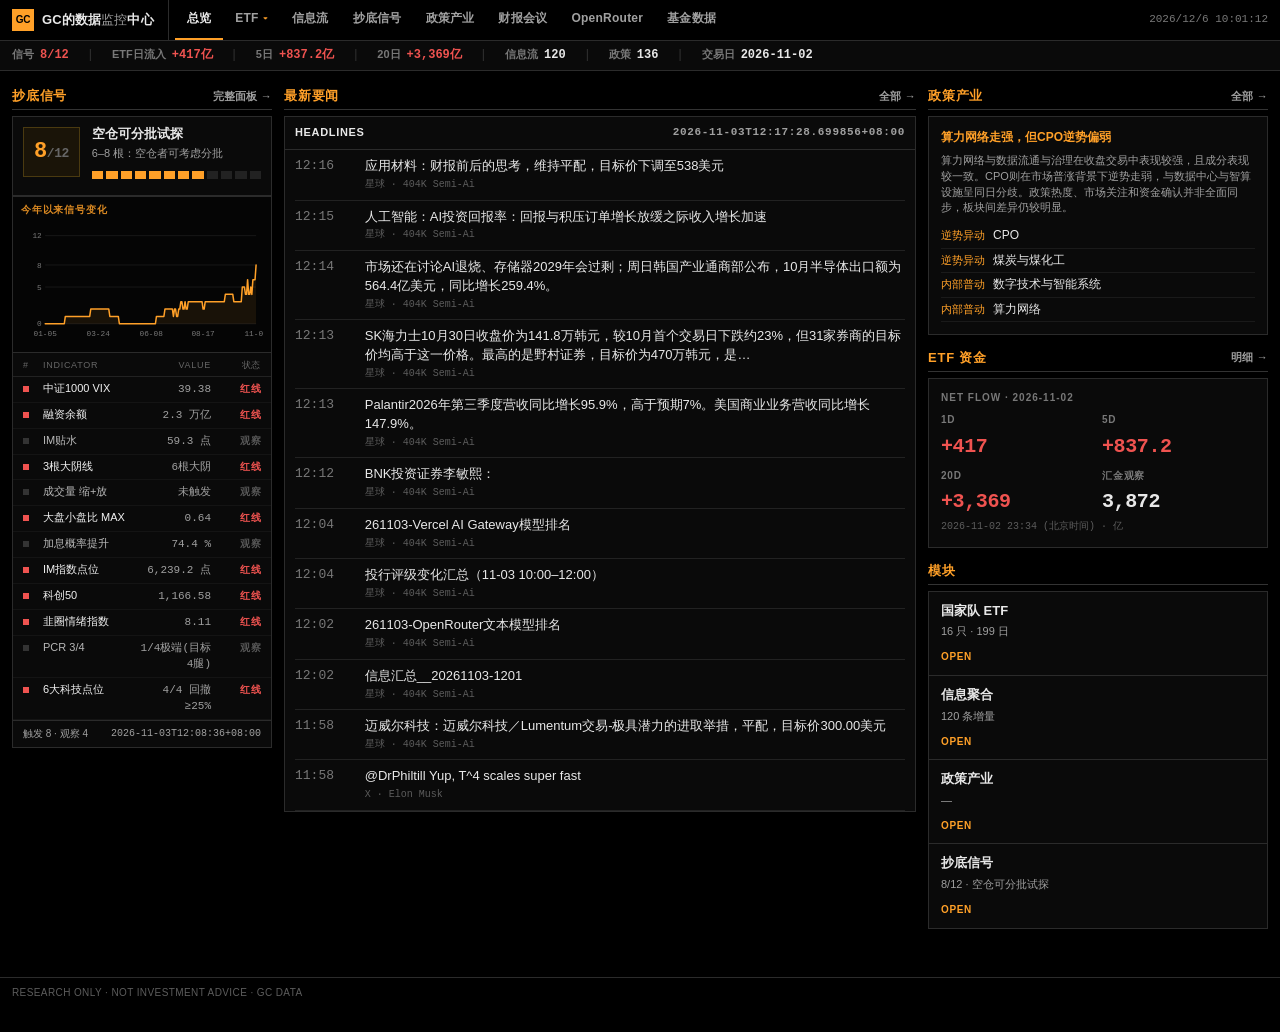
==== index.html @ 5ca0cd51 "funds: launch section + navbar" ====
<!DOCTYPE html>
<html lang="zh-CN">
<head>
  <meta charset="UTF-8" />
  <meta name="viewport" content="width=device-width, initial-scale=1" />
  <title>GC的数据监控中心</title>
  <link rel="stylesheet" href="assets/theme.css" />
</head>
<body class="page-home">
  <header class="app-header">
    <div class="inner">
      <div class="brand">
        <div class="brand-mark" aria-hidden="true"></div>
        <h1>GC的数据<span>监控</span>中心</h1>
      </div>
            <nav class="nav">
        <a href="./" data-match="/" class="active">总览</a>
        <div class="nav-dd" data-match="/etf">
          <button type="button" class="nav-dd-btn" aria-haspopup="true" aria-expanded="false" aria-controls="nav-dd-etf">ETF<span class="nav-dd-caret" aria-hidden="true">▾</span></button>
          <div class="nav-dd-panel" id="nav-dd-etf" role="menu" aria-label="ETF">
            <a href="etf/" role="menuitem">国家队追踪</a>
            <a href="sentiment/" role="menuitem">情绪看板</a>
            <a href="momentum/" role="menuitem">动量排名</a>
          </div>
        </div>
        <a href="feed/" data-match="/feed">信息流</a>
        <a href="bottom/" data-match="/bottom">抄底信号</a>
        <a href="policy/" data-match="/policy">政策产业</a>
        <a href="earnings/" data-match="/earnings">财报会议</a>
        <a href="openrouter/" data-match="/openrouter">OpenRouter</a>
        <a href="funds/" data-match="/funds">基金数据</a>
      </nav>
      <div class="header-meta" id="clock"></div>
    </div>
  </header>

  <div class="bb-strip" id="strip"></div>

  <main class="wrap">
    <div class="bb-cols" id="mainCols">
      <section>
        <div class="bb-sec"><h2>抄底信号</h2><a class="more" href="bottom/">完整面板 →</a></div>
        <div class="bb-ind" id="bottomBox">加载中…</div>
      </section>
      <section>
        <div class="bb-sec"><h2>最新要闻</h2><a class="more" href="feed/">全部 →</a></div>
        <div class="bb-list">
          <div class="hd"><span>HEADLINES</span><span id="feedMeta" class="mu mono"></span></div>
          <div class="bd headline-list" id="headlines"></div>
        </div>
      </section>
      <section>
        <div class="bb-sec"><h2>政策产业</h2><a class="more" href="policy/">全部 →</a></div>
        <div class="bb-score" id="policyBox" style="margin-bottom:12px">加载中…</div>
        <div class="bb-sec"><h2>ETF 资金</h2><a class="more" href="etf/">明细 →</a></div>
        <div class="bb-score" id="etfBox">加载中…</div>
        <div class="bb-sec" style="margin-top:14px"><h2>模块</h2></div>
        <div class="bb-list" id="modules"></div>
      </section>
    </div>
  </main>

  <footer class="app-footer">RESEARCH ONLY · NOT INVESTMENT ADVICE · GC DATA</footer>
  <script src="assets/shell.js"></script>
  <script>
    const SRC = { mp: "公众号", x: "X", zsxq: "星球", rss: "RSS", feishu: "飞书" };
    document.getElementById("clock").textContent =
      new Date().toLocaleString("zh-CN", { hour12: false, timeZone: "Asia/Shanghai" });

    async function loadJSON(url) {
      const r = await fetch(url);
      if (!r.ok) throw new Error(url);
      return r.json();
    }
    function band(n, bottom) {
      const v = bottom?.verdict?.band;
      if (v?.label) return [v.label, n >= 10 ? "hot" : n >= 6 ? "warn" : ""];
      if (n >= 10) return ["高度警戒抄底区", "hot"];
      if (n >= 9) return ["持仓耐心等", "warn"];
      if (n >= 6) return ["空仓可考虑", "warn"];
      return ["观望", ""];
    }
    function fmtIndVal(x) {
      if (x == null || x === "") return "—";
      if (typeof x === "number") return DashFmt.num(x, 2);
      return String(x);
    }
    function clsFlow(v) {
      return v > 0 ? "pos" : v < 0 ? "neg" : "";
    }


    let _scoreSparkPts = null;
    function disposeScoreChart() {
      if (window.__scoreSparkResize) {
        window.removeEventListener("resize", window.__scoreSparkResize);
        window.__scoreSparkResize = null;
      }
      _scoreSparkPts = null;
      const el = document.getElementById("scoreSpark");
      if (el) el.innerHTML = "";
    }
    function renderScoreSparkSvg(el, pts) {
      const W = Math.max(280, Math.floor(el.clientWidth || 600));
      const H = Math.max(96, Math.floor(el.clientHeight || 128));
      const padL = 28, padR = 8, padT = 8, padB = 18;
      const plotW = W - padL - padR, plotH = H - padT - padB;
      const yMin = 0, yMax = 12;
      const n = pts.length;
      const xAt = (i) => padL + (n <= 1 ? plotW / 2 : (i / (n - 1)) * plotW);
      const yAt = (v) => padT + plotH * (1 - (Math.max(yMin, Math.min(yMax, +v)) - yMin) / (yMax - yMin));
      const refs = [0, 5, 8, 12];
      const grid = refs.map((v) => {
        const y = yAt(v);
        return `<line x1="${padL}" y1="${y}" x2="${W - padR}" y2="${y}" stroke="#1a1a1a" stroke-width="1"/>` +
          `<text x="${padL - 4}" y="${y + 3}" text-anchor="end" fill="#787878" font-size="9" font-family="ui-monospace,monospace">${v}</text>`;
      }).join("");
      const linePts = pts.map((p, i) => `${xAt(i).toFixed(2)},${yAt(p.v).toFixed(2)}`).join(" ");
      const areaPts = `${xAt(0).toFixed(2)},${(padT + plotH).toFixed(2)} ${linePts} ${xAt(n - 1).toFixed(2)},${(padT + plotH).toFixed(2)}`;
      const labelIdx = (() => {
        if (n <= 1) return [0];
        const want = Math.min(5, n);
        const out = [];
        for (let k = 0; k < want; k++) out.push(Math.round(k * (n - 1) / (want - 1)));
        return [...new Set(out)];
      })();
      const labels = labelIdx.map((i) => {
        const d = String(pts[i].d).slice(5);
        return `<text x="${xAt(i).toFixed(2)}" y="${H - 4}" text-anchor="middle" fill="#787878" font-size="9" font-family="ui-monospace,monospace">${d}</text>`;
      }).join("");
      const last = pts[n - 1];
      const tip = last ? ` title="${last.d}  红线 ${last.v}/12"` : "";
      el.innerHTML =
        `<svg class="bb-spark-svg" viewBox="0 0 ${W} ${H}" width="100%" height="100%" preserveAspectRatio="xMidYMid meet" role="img" aria-label="今年以来信号变化"${tip}>` +
        `<rect x="0" y="0" width="${W}" height="${H}" fill="transparent"/>` +
        grid +
        `<polygon points="${areaPts}" fill="rgba(255,160,40,0.08)" stroke="none"/>` +
        `<polyline points="${linePts}" fill="none" stroke="#FFA028" stroke-width="1.5" stroke-linejoin="round" stroke-linecap="round" vector-effect="non-scaling-stroke"/>` +
        labels +
        `</svg>`;
    }
    async function initScoreSpark() {
      const el = document.getElementById("scoreSpark");
      if (!el) return;
      disposeScoreChart();
      // Force box size before measuring — avoids 0×0 SVG after innerHTML replace
      el.style.display = "block";
      el.style.width = "100%";
      el.style.minHeight = "96px";
      if (!el.style.height) el.style.height = "128px";
      let hist = null;
      try { hist = await loadJSON("data/history.json"); } catch (_) {}
      const series = Array.isArray(hist?.score) ? hist.score : [];
      const pts = series
        .filter((x) => x && x.d != null && x.v != null && !Number.isNaN(+x.v) && String(x.d) >= "2026-01-01");
      if (!pts.length) {
        el.innerHTML = `<div class="bb-spark-empty">待抄底写入 history.score</div>`;
        return;
      }
      _scoreSparkPts = pts;
      const draw = () => {
        const node = document.getElementById("scoreSpark");
        if (_scoreSparkPts && node) renderScoreSparkSvg(node, _scoreSparkPts);
      };
      draw();
      requestAnimationFrame(draw);
      const onResize = () => draw();
      window.__scoreSparkResize = onResize;
      window.addEventListener("resize", onResize);
    }

    (async () => {
      let etf = null, bottom = null, feed = null;
      try { etf = await loadJSON("data/etf.json"); } catch (_) {}
      try { bottom = await loadJSON("data/bottom.json"); } catch (_) {}
      try { feed = await loadJSON("data/feed.json"); } catch (_) {}
      if (feed?.items) feed.items = feed.items.filter(x => !/(加微信|微信群|加群|拉群|拉你|进群|入群|置顶微信|扫码进群|二维码|加V|wx号|免费领取)/.test((x.title||"")+" "+(x.summary||"")));
      let policy = null;
      try { policy = await loadJSON("policy/home-summary.json"); } catch (_) {
        try { policy = await loadJSON("policy/snapshot.json"); } catch (_) {}
      }

      let flow1 = null, flow5 = null, flow20 = null, etfDate = "—";
      if (etf?.series && etf?.dates?.length) {
        const dates = etf.dates;
        etfDate = dates.at(-1);
        const sumAt = (i) => Object.values(etf.series).reduce((s, x) => s + (x.flow?.[i] ?? 0), 0);
        const win = (n) => {
          let s = 0, any = false;
          for (let i = Math.max(0, dates.length - n); i < dates.length; i++) {
            const v = sumAt(i); if (v != null) { s += v; any = true; }
          }
          return any ? s : null;
        };
        flow1 = win(1); flow5 = win(5); flow20 = win(20);
      }
      const trig = bottom?.triggered_count ?? 0;
      const total = bottom?.total ?? 12;
      const [label, hot] = band(trig, bottom);
      const items = feed?.items || [];

      document.getElementById("strip").innerHTML = `<div class="inner">
        <span><span class="k">信号</span><span class="v ${trig >= 6 ? "pos" : ""}">${trig}/${total}</span></span>
        <span class="sep">|</span>
        <span><span class="k">ETF日流入</span><span class="v ${clsFlow(flow1)}">${flow1 == null ? "—" : DashFmt.signed(flow1, 1)}亿</span></span>
        <span class="sep">|</span>
        <span><span class="k">5日</span><span class="v ${clsFlow(flow5)}">${flow5 == null ? "—" : DashFmt.signed(flow5, 1)}亿</span></span>
        <span class="sep">|</span>
        <span><span class="k">20日</span><span class="v ${clsFlow(flow20)}">${flow20 == null ? "—" : DashFmt.signed(flow20, 1)}亿</span></span>
        <span class="sep">|</span>
        <span><span class="k">信息流</span><span class="v">${items.length}</span></span>
        <span class="sep">|</span>
        <span><span class="k">政策</span><span class="v">${((policy?.materials||{}).policy||[]).length + ((policy?.materials||{}).media||[]).length}</span></span>
        <span class="sep">|</span>
        <span><span class="k">交易日</span><span class="v">${etfDate}</span></span>
      </div>`;

      const inds = bottom?.indicators || [];
      const watchN = inds.filter((x) => x.status === "watching").length;
      const ticks = Array.from({ length: total }, (_, i) => {
        const on = i < trig;
        return `<i class="${on ? (trig >= 10 ? "on" : "soft") : ""}"></i>`;
      }).join("");
      const sub = bottom?.verdict?.band?.rule || bottom?.verdict?.band?.sub || "";
      const rows = inds.map((x) => {
        const on = x.status === "triggered";
        const unit = x.unit ? ` ${x.unit}` : "";
        return `<div class="bb-ind-row ${on ? "is-on" : ""}">
          <span class="dot"></span>
          <span class="nm" title="${x.name || ""}">${x.name || "—"}</span>
          <span class="val">${fmtIndVal(x.value)}${unit}</span>
          <span class="st">${on ? "红线" : "观察"}</span>
        </div>`;
      }).join("");

      document.getElementById("bottomBox").innerHTML = `
        <div class="bb-ind-top">
          <div class="ratio ${hot}" id="heroBig">${trig}<span style="font-size:13px;color:#666">/${total}</span></div>
          <div class="bb-ind-top-main">
            <div class="band">${label}${sub ? `<small>${sub}</small>` : ""}</div>
            <div class="ticks">${ticks}</div>
          </div>
        </div>
        <div class="bb-spark" id="scoreSparkWrap">
          <div class="bb-spark-title">今年以来信号变化</div>
          <div class="bb-spark-chart" id="scoreSpark"></div>
        </div>
        <div class="bb-ind-hd"><span>#</span><span>INDICATOR</span><span style="text-align:right">VALUE</span><span style="text-align:right">状态</span></div>
        ${rows || `<div class="mu" style="padding:8px 10px">暂无指标</div>`}
        <div class="bb-ind-foot">
          <span>触发 ${trig} · 观察 ${watchN}</span>
          <span class="mono">${bottom?.generated_at || bottom?.verdict?.generated_at || "—"}</span>
        </div>`;
      initScoreSpark();

      document.getElementById("feedMeta").textContent = feed?.updated || "";
      const top = [...items].sort((a, b) => String(b.publishedAt).localeCompare(String(a.publishedAt))).slice(0, 12);
      document.getElementById("headlines").innerHTML = top.map((x) => {
        let t = "--:--";
        if (x.publishedAt) {
          try {
            const d = new Date(x.publishedAt);
            if (!Number.isNaN(d.getTime())) {
              t = new Intl.DateTimeFormat("zh-CN", {
                timeZone: "Asia/Shanghai",
                hour: "2-digit",
                minute: "2-digit",
                hour12: false,
              }).format(d);
            }
          } catch (_) {}
        }
        return `<a href="${x.url || "feed/"}" ${x.url && x.url !== "#" ? 'target="_blank" rel="noopener"' : ""}>
          <span class="mono hl-time">${t}</span>
          <span class="t">${x.title}<em>${SRC[x.source] || x.source} · ${x.sourceName || ""}</em></span>
        </a>`;
      }).join("") || `<div class="empty">暂无</div>`;

      
      const polEl = document.getElementById("policyBox");
      if (polEl && policy) {
        const b = policy.brief || {};
        const mats = [...((policy.materials||{}).policy||[]), ...((policy.materials||{}).media||[])];
        const dyn = policy.dynamics || [];
        polEl.innerHTML = `
          <div style="font-size:12px;color:var(--bb);font-weight:700;margin-bottom:6px">${b.headline || "政策产业"}</div>
          <div style="font-size:11px;color:#a0a0a0;line-height:1.45;margin-bottom:8px">${(b.summary||"").slice(0,120)}${(b.summary||"").length>120?"…":""}</div>
          ${dyn.slice(0,4).map(x => `<div style="display:flex;gap:8px;padding:3px 0;border-bottom:1px solid #1a1a1a;font-size:12px;align-items:baseline">
            <span style="color:var(--bb);flex:0 0 auto;max-width:5.5em;overflow:hidden;text-overflow:ellipsis;white-space:nowrap;font-size:11px">${({broad_internal_move:"内部普动",relative_weakness:"相对偏弱",counter_trend:"逆势异动",cross_section_outlier:"截面异动"}[x.type]||x.type||"—")}</span>
            <span style="flex:1;min-width:0;color:#e8e8e8;overflow:hidden;text-overflow:ellipsis;white-space:nowrap">${x.name||""}</span>
          </div>`).join("") || ""}`;
      } else if (polEl) {
        polEl.innerHTML = `<div class="mu">暂无截面</div>`;
      }
      const ph = document.getElementById("policyModHint");
      if (ph) {
        const n = ((policy?.materials||{}).policy||[]).length + ((policy?.materials||{}).media||[]).length;
        ph.textContent = `${n} 材料 · asOf ${policy?.meta?.asOf || "—"}`;
      }

      const holders = etf?.baseline?.holders || [];
      const holderSum = holders.reduce((s, h) => s + (h.shares_yi || 0), 0);
      document.getElementById("etfBox").innerHTML = `
        <div class="lab">NET FLOW · ${etfDate}</div>
        <div style="display:grid;grid-template-columns:1fr 1fr;gap:8px;margin-top:8px">
          <div><div class="stat-label">1D</div><div class="stat-value ${clsFlow(flow1)}">${flow1 == null ? "—" : DashFmt.signed(flow1, 1)}</div></div>
          <div><div class="stat-label">5D</div><div class="stat-value ${clsFlow(flow5)}">${flow5 == null ? "—" : DashFmt.signed(flow5, 1)}</div></div>
          <div><div class="stat-label">20D</div><div class="stat-value ${clsFlow(flow20)}">${flow20 == null ? "—" : DashFmt.signed(flow20, 1)}</div></div>
          <div><div class="stat-label">汇金观察</div><div class="stat-value">${holderSum ? DashFmt.num(holderSum, 0) : "—"}</div></div>
        </div>
        <div class="stat-hint">${etf?.updated || ""} · 亿</div>`;

      document.getElementById("modules").innerHTML = `
        <a class="module-link" href="etf/"><strong>国家队 ETF</strong><div class="mu" style="font-size:11px;margin-top:4px">${(etf?.etfs || []).length} 只 · ${etf?.dates?.length || 0} 日</div><div class="go">OPEN</div></a>
        <a class="module-link" href="feed/" style="border-top:1px solid var(--bd)"><strong>信息聚合</strong><div class="mu" style="font-size:11px;margin-top:4px">${items.length} 条增量</div><div class="go">OPEN</div></a>
        <a class="module-link" href="policy/" style="border-top:1px solid var(--bd)"><strong>政策产业</strong><div class="mu" style="font-size:11px;margin-top:4px" id="policyModHint">—</div><div class="go">OPEN</div></a>
        <a class="module-link" href="bottom/" style="border-top:1px solid var(--bd)"><strong>抄底信号</strong><div class="mu" style="font-size:11px;margin-top:4px">${trig}/${total} · ${label}</div><div class="go">OPEN</div></a>`;
    })();
  </script>
</body>
</html>
---- assets/theme.css ----
/* DESIGN NOTES (Bloomberg Terminal + bloomberg.com UX):
   - Hallmark: amber-on-black (function over form, high contrast, dense)
   - Amber (#FFA028) = non-semantic labels/titles; not for up/down
   - Our market colors stay A-share: up red / down green
   - Layout: flat, hairlines, tabular nums, 11–13px, no card stack
   - bloomberg.com blocked bots here; tokens from Bloomberg UX posts + Terminal convention
*/
/* Bloomberg-inspired terminal shell · A股涨红跌绿 */
:root {
  --bg: #000000;
  --bg-2: #0a0a0a;
  --surface: #0a0a0a;
  --row: #1a1a1a;
  --row-alt: #141414;
  --bd: #2b2b2b;
  --bd-2: #222;
  --tx: #e8e8e8;  /* body; amber reserved for labels */
  --mu: #a0a0a0;
  --mu-2: #787878;
  --mu-3: #5c5c5c;
  --bb: #ffa028;          /* Terminal amber — titles / chrome */
  --pos: #ef5350;         /* 涨 */
  --neg: #26a69a;         /* 跌 */
  --amb: #ffb74d;
  --blu: #64b5f6;
  --red: #ef5350;
  --cy: #ffa028;
  --accent: #ffa028;
  --mono: "Bloomberg Prop", "SF Mono", Menlo, Consolas, "Courier New", monospace;
  --sans: "PingFang SC", "Helvetica Neue", Arial, "Noto Sans SC", "Microsoft YaHei", sans-serif;
  --r: 0;
  --r-sm: 0;
  --max: 1280px;
  --hair: 1px solid var(--bd);
}

* { box-sizing: border-box; }
html, body { margin: 0; min-height: 100%; }
body {
  font-family: var(--sans);
  background: var(--bg);
  color: var(--tx);
  font-size: 13px;
  line-height: 1.45;
  -webkit-font-smoothing: antialiased;
}
a { color: var(--tx); text-decoration: none; }
a:hover { color: var(--bb); }
.mono { font-family: var(--mono); font-variant-numeric: tabular-nums; }
.mu { color: var(--mu); }

/* Top bar */
.app-header {
  position: sticky; top: 0; z-index: 40;
  background: #000;
  border-bottom: 1px solid var(--bd);
}
.app-header.is-scrolled { border-bottom-color: #333; }
.app-header .inner {
  max-width: var(--max); margin: 0 auto;
  padding: 0 12px; height: 40px;
  display: flex; align-items: center; gap: 0;
}
.brand {
  display: flex; align-items: center; gap: 8px;
  padding-right: 14px; margin-right: 6px;
  border-right: 1px solid var(--bd); height: 100%;
}
.brand-mark {
  display: inline-flex; align-items: center; justify-content: center;
  width: 22px; height: 22px; padding: 0; margin: 0;
  background: var(--bb); color: #000; border: 0; border-radius: 0;
  font-family: var(--sans); font-size: 10px; font-weight: 800;
  letter-spacing: -0.02em; box-shadow: none;
}
.brand-mark::before { content: "GC"; }
.brand h1 {
  margin: 0; font-size: 13px; font-weight: 700;
  letter-spacing: 0.01em; text-transform: none;
}
.brand h1 span { color: var(--mu); font-weight: 500; }
.nav {
  display: flex; align-items: stretch; height: 100%; flex: 1; gap: 0;
}
.nav a {
  color: var(--mu); font-size: 12px; font-weight: 600;
  padding: 0 12px; display: inline-flex; align-items: center;
  border: 0; border-bottom: 2px solid transparent; border-radius: 0;
  background: transparent; text-decoration: none; letter-spacing: 0.02em;
}
.nav a:hover { color: var(--tx); background: #111; text-decoration: none; }
.nav a.active {
  color: var(--tx); border-bottom-color: var(--bb);
  background: transparent; box-shadow: none; font-weight: 700;
}
.header-meta {
  margin-left: auto; font-family: var(--mono);
  font-size: 11px; color: var(--mu-2); padding-left: 12px;
}

/* Market strip under header */
.bb-strip {
  background: var(--bg-2);
  border-bottom: var(--hair);
  overflow-x: auto;
}
.bb-strip .inner {
  max-width: var(--max); margin: 0 auto;
  padding: 6px 12px;
  display: flex; gap: 18px; align-items: baseline;
  white-space: nowrap; font-family: var(--mono); font-size: 12px;
}
.bb-strip .k { color: var(--mu-2); margin-right: 6px; font-family: var(--sans); font-size: 11px; font-weight: 600; }
.bb-strip .v { font-weight: 600; }
.bb-strip .v.pos { color: var(--pos); }
.bb-strip .v.neg { color: var(--neg); }
.bb-strip .sep { color: #333; }

.wrap { max-width: var(--max); margin: 0 auto; padding: 12px 12px 48px; }

/* Section label — Bloomberg style */
.bb-sec {
  display: flex; align-items: center; gap: 8px;
  margin: 14px 0 6px; padding-bottom: 3px;
  border-bottom: 1px solid #333;
}
.bb-sec:first-child { margin-top: 4px; }
.bb-sec h2 {
  margin: 0; font-size: 13px; font-weight: 800;
  letter-spacing: 0.06em; text-transform: uppercase;
  color: var(--bb);
}
.bb-sec .more {
  margin-left: auto; font-size: 11px; color: var(--mu);
  font-weight: 600; letter-spacing: 0.02em;
}
.bb-sec .more:hover { color: var(--bb); }

.page-title {
  margin: 8px 0 4px; font-size: 16px; font-weight: 800;
  letter-spacing: 0.04em; color: var(--bb);
  border-bottom: 1px solid #333; padding-bottom: 6px;
}
.page-title b { color: var(--pos); }
.page-sub { margin: 0 0 12px; color: var(--mu); font-size: 12px; }
body.page-home .page-title, body.page-home .page-sub { display: none; }

.panel, .card {
  background: var(--surface);
  border: var(--hair);
  border-radius: 0;
  padding: 10px 12px;
}
.card.triggered {
  border-color: #5a2020;
  background: #140c0c;
  box-shadow: none;
}

.grid { display: grid; gap: 1px; background: var(--bd); }
.grid > * { background: var(--surface); }
.grid-gap { display: grid; gap: 12px; background: transparent; }
.grid-2 { grid-template-columns: 1fr; }
.grid-3 { grid-template-columns: 1fr; }
.grid-4 { grid-template-columns: repeat(2, 1fr); }
@media (min-width: 720px) {
  .grid-2 { grid-template-columns: 1fr 1fr; }
  .grid-3 { grid-template-columns: 1fr 1fr; }
  .bb-cols { grid-template-columns: 280px 1fr 320px; }
}
@media (min-width: 980px) {
  .grid-3 { grid-template-columns: 1fr 1fr 1fr; }
  .grid-4 { grid-template-columns: repeat(4, 1fr); }
  .bb-cols { display: grid; gap: 12px; grid-template-columns: 260px 1fr 340px; align-items: start; }
}

.stat-label {
  color: var(--mu-2); font-size: 10px; font-weight: 700;
  letter-spacing: 0.08em; text-transform: uppercase;
}
.stat-value {
  font-family: var(--mono); font-size: 20px; font-weight: 700;
  margin-top: 4px; color: var(--tx); letter-spacing: -0.02em;
  font-variant-numeric: tabular-nums;
}
.stat-value.pos { color: var(--pos); }
.stat-value.neg { color: var(--neg); }
.stat-value.amb { color: var(--amb); }
.stat-value.blu { color: var(--blu); }
.stat-hint { font-size: 10px; color: var(--mu-3); margin-top: 4px; font-family: var(--mono); }

.chip {
  display: inline-flex; align-items: center;
  font-size: 10px; font-weight: 700; padding: 1px 5px;
  border-radius: 0; border: 1px solid var(--bd);
  background: #0a0a0a; color: var(--mu); letter-spacing: 0.04em;
}
.chip.triggered { color: var(--pos); border-color: #5a2020; background: #1a0a0a; }
.chip.watching { color: var(--amb); border-color: #4a3a10; }
.chip.ok { color: var(--neg); border-color: #1a3a32; }
.chip.src { color: var(--bb); border-color: #4a2a10; }

button, .btn {
  background: #1a1a1a; color: var(--tx);
  border: 1px solid #333; border-radius: 0;
  padding: 5px 10px; cursor: pointer; font: inherit; font-size: 11px; font-weight: 700;
  letter-spacing: 0.04em; text-transform: uppercase;
}
button:hover, .btn:hover { border-color: var(--bb); color: var(--bb); }
button.primary { background: var(--bb); color: #000; border-color: var(--bb); }
button.primary:hover { filter: brightness(1.05); color: #000; }
select, input, .search {
  background: #0a0a0a; color: var(--tx); border: 1px solid #333;
  border-radius: 0; padding: 5px 8px; font: inherit; font-size: 12px;
}
.search { flex: 1; min-width: 160px; max-width: 280px; }
.tools { display: flex; gap: 6px; flex-wrap: wrap; align-items: center; margin: 6px 0 10px; }

.module-link { display: block; color: inherit; text-decoration: none; padding: 10px 12px; }
.module-link:hover { background: #161616; color: inherit; }
.module-link .go { color: var(--bb); font-size: 10px; margin-top: 10px; font-weight: 700; letter-spacing: 0.06em; }

table.data { width: 100%; border-collapse: collapse; font-size: 12px; font-family: var(--mono); }
table.data th, table.data td {
  padding: 5px 8px; border-bottom: 1px solid var(--bd-2); text-align: right;
}
table.data th:first-child, table.data td:first-child { text-align: left; }
table.data th {
  color: var(--mu-2); font-weight: 700; font-size: 10px;
  letter-spacing: 0.06em; text-transform: uppercase;
  background: #0a0a0a; font-family: var(--sans);
}
table.data tr:nth-child(even) td { background: var(--row-alt); }
table.data tr:hover td { background: #1c1c1c; }

.chart {
  height: 320px; background: #0a0a0a; border: var(--hair);
  border-radius: 0; padding: 2px;
}
.chart.sm { height: 260px; }

.feed-item {
  display: grid; gap: 3px; padding: 8px 0;
  border-bottom: 1px solid var(--bd-2); background: transparent; border-radius: 0;
}
.feed-item h3 { margin: 0; font-size: 13px; font-weight: 650; line-height: 1.35; }
.feed-item h3 a { color: var(--tx); }
.feed-item h3 a:hover { color: var(--bb); }
.feed-meta { display: flex; gap: 8px; flex-wrap: wrap; font-size: 10px; color: var(--mu-2); font-family: var(--mono); }
.feed-sum { margin: 0; font-size: 12px; color: var(--mu); line-height: 1.4; }

.headline-list { display: grid; gap: 0; }
.headline-list a {
  display: grid; grid-template-columns: 4.75em 1fr; gap: 8px;
  padding: 7px 0; border-bottom: 1px solid var(--bd-2);
  font-size: 13px; color: var(--tx); text-decoration: none;
  align-items: start;
}
.headline-list a:hover { color: var(--bb); }
.headline-list .hl-time {
  color: var(--mu-2);
  font-variant-numeric: tabular-nums;
  white-space: nowrap;
  min-width: 4.75ch;
  letter-spacing: 0;
}
.headline-list .t em {
  display: block; font-style: normal; color: var(--mu-3);
  font-size: 10px; margin-top: 2px; font-family: var(--mono);
}
.headline-list .chip { align-self: start; margin-top: 2px; }

.day-group { margin-bottom: 14px; }
.day-group h3 {
  margin: 0 0 4px; font-size: 11px; color: var(--bb);
  font-weight: 800; letter-spacing: 0.08em; text-transform: uppercase;
  display: flex; align-items: center; gap: 8px;
  padding-bottom: 4px; border-bottom: 1px solid var(--bd);
}
.day-group h3:before { display: none; }

.hero, .hero-score, .ladder { /* legacy hooks kept quiet */ }
.hero { display: contents; }
.hero-score .big {
  font-family: var(--mono); font-size: 36px; font-weight: 700;
  line-height: 1; letter-spacing: -0.03em;
}
.hero-score .big.hot { color: var(--pos); }
.hero-score .big.warn { color: var(--amb); }
.ladder { display: flex; gap: 2px; margin-top: 8px; flex-wrap: wrap; }
.ladder i {
  width: 10px; height: 14px; background: #222; display: block; font-size: 0;
}
.ladder i.on { background: var(--pos); }
.ladder i.soft { background: var(--amb); }

.holders { display: grid; gap: 0; }
.holder {
  display: grid; grid-template-columns: 1fr auto; gap: 4px;
  padding: 8px 0; border-bottom: 1px solid var(--bd-2);
}
.holder .n { font-weight: 650; font-size: 12px; }
.holder .s { font-family: var(--mono); font-size: 13px; font-weight: 700; }
.holder .m { grid-column: 1 / -1; font-size: 10px; color: var(--mu-2); }

.status-row { display: flex; gap: 6px; flex-wrap: wrap; margin: 4px 0 8px; }
.warn {
  background: #1a1408; border: 1px solid #4a3a10; color: #e0c080;
  border-radius: 0; padding: 8px 10px; font-size: 11px; margin-bottom: 8px;
}
.empty {
  padding: 24px; text-align: center; color: var(--mu-2);
  border: 1px dashed var(--bd); background: #0a0a0a;
}
.app-footer {
  max-width: var(--max); margin: 0 auto; padding: 8px 12px 32px;
  color: var(--mu-3); font-size: 10px; letter-spacing: 0.04em;
  border-top: var(--hair);
}
.bar, .pb { height: 2px; background: #222; margin-top: 8px; overflow: hidden; }
.bar > i, .pb > i { display: block; height: 100%; background: var(--bb); }
.pb.danger > i { background: var(--pos); }

.bb-score {
  background: var(--surface); border: var(--hair); padding: 12px;
}
.bb-score .lab { font-size: 10px; font-weight: 800; color: var(--mu-2); letter-spacing: 0.1em; }
.bb-list { border: var(--hair); background: var(--surface); }
.bb-list .hd {
  display: flex; justify-content: space-between; align-items: center;
  padding: 8px 10px; background: #0a0a0a; border-bottom: var(--hair);
  font-size: 11px; font-weight: 800; letter-spacing: 0.06em;
}
.bb-list .bd { padding: 0 10px; }

.etf-intro { color: var(--mu); font-size: 12px; margin: 0 0 10px; max-width: 52rem; }

/* Motion — terminal snap, not SaaS float */
/* Multi-page View Transitions (Chromium/Safari 18+) */
@view-transition {
  navigation: auto;
}

@media (prefers-reduced-motion: no-preference) {
  @keyframes bb-flash {
    0% { background: rgba(255,100,0,.18); }
    100% { background: transparent; }
  }
  .stat-value.is-counting { animation: bb-flash .6s ease; }
  .nav a.active { transition: border-color .15s linear; }

  /* VT root crossfade + slight Y — 180ms, ease-out */
  @keyframes bb-vt-old {
    to { opacity: 0; transform: translateY(-2px); }
  }
  @keyframes bb-vt-new {
    from { opacity: 0; transform: translateY(3px); }
  }
  ::view-transition-old(root) {
    animation: bb-vt-old 180ms ease-out both;
  }
  ::view-transition-new(root) {
    animation: bb-vt-new 180ms ease-out both;
  }

  /* Fallback enter/leave when VT unsupported */
  @keyframes bb-page-enter {
    from { opacity: 0; }
    to { opacity: 1; }
  }
  @keyframes bb-page-leave {
    from { opacity: 1; }
    to { opacity: 0; }
  }
  html.bb-page-enter {
    animation: bb-page-enter 180ms ease-out both;
  }
  html.bb-page-leave {
    animation: bb-page-leave 160ms ease-out both;
  }
}
@media (prefers-reduced-motion: reduce) {
  @view-transition {
    navigation: none;
  }
  * { animation: none !important; transition: none !important; }
}

/* Overview · 抄底密表（替代大数字空卡片） */
.bb-ind {
  border: var(--hair);
  background: var(--surface);
}
.bb-ind-top {
  display: grid;
  grid-template-columns: auto 1fr;
  gap: 8px 12px;
  align-items: start;
  padding: 8px 10px;
  border-bottom: var(--hair);
  background: #0a0a0a;
}
.bb-ind-top-main {
  grid-column: 2;
  display: flex;
  flex-direction: column;
  gap: 6px;
  min-width: 0;
}
.bb-ind-top .ratio {
  grid-row: 1 / span 2;
  align-self: center;
  font-family: var(--mono), ui-monospace, monospace;
  font-size: 22px;
  font-weight: 700;
  color: var(--bb);
  letter-spacing: -0.02em;
  white-space: nowrap;
}
.bb-ind-top .ratio.hot { color: var(--pos); }
.bb-ind-top .band {
  font-size: 13px;
  font-weight: 700;
  color: #e8e8e8;
  line-height: 1.35;
  min-width: 0;
}
.bb-ind-top .band small {
  display: block;
  margin-top: 3px;
  font-size: 11px;
  font-weight: 500;
  color: var(--mu);
  line-height: 1.4;
  white-space: normal;
}
.bb-ind-top .ticks {
  display: flex;
  gap: 3px;
  margin-top: 4px;
  flex-wrap: nowrap;
}
.bb-ind-top .ticks i {
  flex: 1 1 0;
  min-width: 10px;
  max-width: 18px;
  height: 8px;
  background: #222;
  display: block;
}
.bb-ind-top .ticks i.on { background: var(--pos); }
.bb-ind-top .ticks i.soft { background: var(--bb); }
.bb-ind-hd, .bb-ind-row {
  display: grid;
  grid-template-columns: 14px 1fr 72px 44px;
  gap: 6px;
  align-items: baseline;
  padding: 4px 10px;
  font-size: 11px;
}
.bb-ind-hd {
  color: #666;
  font-size: 9px;
  letter-spacing: 0.08em;
  text-transform: uppercase;
  border-bottom: 1px solid #222;
  padding-top: 6px;
  padding-bottom: 4px;
}
.bb-ind-row { border-bottom: 1px solid #141414; }
.bb-ind-row:last-child { border-bottom: 0; }
.bb-ind-row .dot {
  width: 6px; height: 6px; border-radius: 0;
  background: #333; display: inline-block;
}
.bb-ind-row.is-on .dot { background: var(--pos); }
.bb-ind-row.is-on .nm { color: #f0f0f0; }
.bb-ind-row .nm { color: #b8b8b8; overflow: hidden; text-overflow: ellipsis; white-space: nowrap; }
.bb-ind-row .val {
  font-family: var(--mono), ui-monospace, monospace;
  font-variant-numeric: tabular-nums;
  color: #a0a0a0;
  text-align: right;
}
.bb-ind-row .st {
  text-align: right;
  font-size: 10px;
  font-weight: 700;
  letter-spacing: 0.04em;
}
.bb-ind-row.is-on .st { color: var(--pos); }
.bb-ind-row:not(.is-on) .st { color: #555; }
.bb-ind-foot {
  display: flex;
  justify-content: space-between;
  gap: 8px;
  padding: 6px 10px;
  border-top: var(--hair);
  font-size: 10px;
  color: var(--mu);
  background: #0a0a0a;
}

/* overview bottom score — dense terminal panel */
.bb-score-head { display:flex; justify-content:space-between; gap:10px; align-items:flex-start; margin-bottom:8px; }
.bb-score-head .big { font-family:var(--mono); font-size:36px; font-weight:700; line-height:1; margin:4px 0; color:var(--amb); }
.bb-score-head .big.hot { color:var(--pos); }
.bb-score-head .den { font-size:16px; color:var(--mu); font-weight:600; margin-left:2px; }
.bb-score-head .band-lab { font-size:11px; font-weight:700; color:var(--mu); letter-spacing:0.04em; }
.bb-score-meta { text-align:right; min-width:90px; }
.bb-score-meta .ladder { justify-content:flex-end; margin-top:2px; }
.bb-dense { width:100%; border-collapse:collapse; font-size:11px; }
.bb-dense th { text-align:left; font-size:9px; letter-spacing:0.08em; color:var(--mu-2); font-weight:800; padding:4px 4px; border-bottom:1px solid var(--bd); }
.bb-dense td { padding:3px 4px; border-bottom:1px solid var(--bd); vertical-align:middle; }
.bb-dense tr.on td { color:var(--tx); }
.bb-dense tr.on .st { color:var(--pos); }
.bb-dense .st { width:14px; color:var(--mu-2); }
.bb-dense .nm { color:var(--tx); }
.bb-dense .vl { text-align:right; color:var(--amb); white-space:nowrap; }
.bb-score-foot { display:flex; gap:6px; flex-wrap:wrap; align-items:center; margin-top:8px; }
.bb-score-foot .more { margin-left:auto; font-size:11px; }

/* homepage 抄底 spark — dense Bloomberg line under score */
.bb-spark {
  border-top: var(--hair);
  border-bottom: var(--hair);
  background: #050505;
  padding: 6px 8px 4px;
}
.bb-spark-title {
  font-size: 10px;
  font-weight: 700;
  letter-spacing: 0.08em;
  color: var(--bb);
  opacity: 0.85;
  margin-bottom: 2px;
}
.bb-spark-chart {
  width: 100%;
  height: 128px;
  min-height: 96px;
  box-sizing: border-box;
}
.bb-spark-chart .bb-spark-svg {
  display: block;
  width: 100%;
  height: 100%;
}
.bb-spark-empty {
  height: 128px;
  display: flex;
  align-items: center;
  justify-content: center;
  font-size: 11px;
  color: var(--mu-2);
  letter-spacing: 0.04em;
}

/* —— Mobile ≤719px (phone-first fixes; desktop ≥720 unchanged) —— */
.table-scroll,
.tbl,
.tbl-wrap {
  width: 100%;
  max-width: 100%;
  overflow-x: auto;
  -webkit-overflow-scrolling: touch;
}
.chart,
.bb-spark-chart {
  width: 100%;
  min-width: 0;
  max-width: 100%;
}

@media (max-width: 719px) {
  /* prevent page-level horizontal blowout; nested .table-scroll still scrolls */
  body { overflow-x: clip; }
  .wrap {
    padding: 10px 10px 40px;
    max-width: 100%;
    min-width: 0;
  }
  .app-footer { padding-left: 10px; padding-right: 10px; }

  /* Column, not wrap+order: brand and nav cannot share a row. */
  .app-header .inner {
    height: auto;
    min-height: 40px;
    flex-direction: column;
    flex-wrap: nowrap;
    padding: 0;
    align-items: stretch;
    width: 100%;
    min-width: 0;
  }
  .brand {
    flex: 0 0 auto;
    width: 100%;
    min-width: 0;
    height: 40px;
    padding: 0 10px;
    margin-right: 0;
    border-right: 0;
  }
  /* keep full title — column layout already clears the nav */
  .brand h1 {
    font-size: 13px;
    line-height: 40px;
    white-space: nowrap;
    overflow: hidden;
    text-overflow: ellipsis;
  }
  .nav {
    flex: 0 0 auto;
    width: 100%;
    min-width: 0;
    max-width: 100%;
    height: 36px;
    overflow-x: auto;
    overflow-y: hidden;
    -webkit-overflow-scrolling: touch;
    scrollbar-width: none;
    border-top: 1px solid var(--bd);
    gap: 0;
  }
  .nav::-webkit-scrollbar { display: none; }
  .nav a {
    flex: 0 0 auto;
    padding: 0 12px;
    white-space: nowrap;
    font-size: 12px;
  }
  .header-meta {
    display: none;
  }

  .bb-strip .inner {
    padding: 4px 10px;
    gap: 10px;
    font-size: 11px;
  }
  .bb-strip .k { font-size: 10px; margin-right: 4px; }

  /* Overview cols: force single stack below 720 */
  .bb-cols {
    display: grid;
    grid-template-columns: 1fr;
    gap: 12px;
    min-width: 0;
  }
  .bb-cols > * { min-width: 0; max-width: 100%; }

  .grid-4 { grid-template-columns: 1fr 1fr; }

  /* Titles / long ETF notes */
  .page-title {
    font-size: 14px;
    letter-spacing: 0.02em;
    white-space: normal;
    word-break: break-word;
    line-height: 1.35;
  }
  .page-title .title-note {
    display: block;
    margin: 4px 0 0;
    margin-left: 0;
    font-size: 11px;
    font-weight: 500;
    line-height: 1.4;
    color: var(--mu);
  }
  .page-sub { font-size: 11px; }
  .etf-intro { font-size: 11px; max-width: none; }

  /* Feed tools / search full width */
  .tools {
    flex-direction: column;
    align-items: stretch;
  }
  .tools .search,
  .search {
    flex: 1 1 auto;
    width: 100%;
    min-width: 0;
    max-width: none;
  }

  /* Charts: full width, slightly shorter */
  .chart { height: 240px; }
  .chart.sm { height: 200px; }
  .bb-spark-chart,
  .bb-spark-empty { height: 96px; }
  .bb-spark { padding: 4px 6px 2px; }

  /* Dense indicator rows: tighter val/st columns */
  .bb-ind,
  .bb-score,
  .bb-list,
  .panel,
  .card,
  .sec-box {
    min-width: 0;
    max-width: 100%;
  }
  .bb-ind-hd,
  .bb-ind-row {
    grid-template-columns: 12px minmax(0, 1fr) 56px 36px;
    gap: 4px;
    padding-left: 8px;
    padding-right: 8px;
  }
  .bb-ind-top .ratio { font-size: 18px; }
  .bb-ind-top { padding: 8px; gap: 6px 8px; }

  .bb-score-head .big { font-size: 28px; }
  .bb-score-meta { min-width: 0; }

  /* Tables: allow horizontal scroll without blowing the page */
  table.data,
  .bb-dense {
    min-width: 0;
  }
  .bb-dense .vl { font-size: 10px; }

  .stat-value { font-size: 18px; }
  .headline-list a {
    grid-template-columns: 5em 1fr;
    gap: 8px;
    font-size: 12px;
  }
  .headline-list .hl-time {
    min-width: 5ch;
    font-size: 11px;
  }
  .bb-list .bd.headline-list {
    padding-left: 14px;
    padding-right: 10px;
  }

  .bb-sec h2 { font-size: 12px; }
  .bb-sec .more { font-size: 10px; }
}

/* —— Nav dropdown (ETF) —— panel is position:fixed so the mobile scrolling nav can't clip it */
.nav-dd { position: relative; display: flex; align-items: stretch; }
.nav-dd-btn {
  appearance: none; font: inherit; cursor: pointer;
  color: var(--mu); font-size: 12px; font-weight: 600; letter-spacing: 0.02em;
  padding: 0 12px; display: inline-flex; align-items: center; gap: 4px;
  background: transparent; border: 0; border-bottom: 2px solid transparent; border-radius: 0;
  white-space: nowrap;
}
.nav-dd-btn:hover, .nav-dd.open .nav-dd-btn { color: var(--tx); background: #111; }
.nav-dd-btn.active { color: var(--tx); border-bottom-color: var(--bb); font-weight: 700; }
.nav-dd-btn:focus-visible, .nav-dd-panel a:focus-visible { outline: 1px solid var(--bb); outline-offset: -1px; }
.nav-dd-caret { font-size: 9px; color: var(--bb); transition: transform .15s linear; }
.nav-dd.open .nav-dd-caret { transform: rotate(180deg); }
.nav-dd-panel {
  display: none; position: fixed; z-index: 100; min-width: 170px;
  background: #0a0a0a; border: 1px solid var(--bd); border-top: 2px solid var(--bb);
  box-shadow: 0 8px 24px rgba(0,0,0,.6); padding: 2px 0;
}
.nav-dd.open .nav-dd-panel { display: block; }
.nav .nav-dd-panel a {
  display: block; height: auto; padding: 9px 14px; border: 0;
  color: var(--mu); font-size: 12px; font-weight: 600; white-space: nowrap;
}
.nav .nav-dd-panel a:hover, .nav .nav-dd-panel a:focus { color: #000; background: var(--bb); }
.nav .nav-dd-panel a.current { color: var(--bb); }
.nav .nav-dd-panel a.current:hover { color: #000; }
@media (max-width: 719px) {
  .nav-dd { flex: 0 0 auto; }
  .nav .nav-dd-panel a { padding: 12px 16px; font-size: 13px; }
}

/* —— Feed 刷新分析 panel —— */
.fa-panel {
  margin: 0 0 14px;
  padding: 0;
  border: 1px solid #3a2a10;
  background: #0a0804;
  overflow: hidden;
  min-width: 0;
  max-width: 100%;
}
.fa-panel .fa-hd {
  display: flex;
  flex-wrap: wrap;
  align-items: baseline;
  gap: 6px 12px;
  padding: 8px 12px;
  background: #120e06;
  border-bottom: 1px solid #3a2a10;
}
.fa-panel .fa-hd .fa-label {
  font-size: 12px;
  font-weight: 800;
  letter-spacing: 0.04em;
  text-transform: none;
  color: var(--bb);
  line-height: 1.35;
  word-break: break-word;
}
.fa-panel .fa-hd .fa-updated {
  font-family: var(--mono);
  font-size: 11px;
  color: var(--mu-2);
  margin-left: auto;
}
.fa-panel .fa-body { padding: 10px 12px 12px; }
.fa-panel .fa-title {
  margin: 0 0 6px;
  font-size: 14px;
  font-weight: 700;
  color: var(--tx);
  line-height: 1.4;
  word-break: break-word;
}
.fa-panel .fa-summary {
  margin: 0 0 10px;
  font-size: 12px;
  color: var(--mu);
  line-height: 1.45;
  word-break: break-word;
}
.fa-panel .fa-sec {
  margin-top: 10px;
  padding-top: 8px;
  border-top: 1px solid #2a2210;
}
.fa-panel .fa-sec-h {
  margin: 0 0 6px;
  font-size: 10px;
  font-weight: 800;
  letter-spacing: 0.08em;
  text-transform: uppercase;
  color: var(--bb);
}
.fa-panel .fa-chips {
  display: flex;
  flex-wrap: wrap;
  gap: 6px;
}
.fa-panel .fa-chips .chip {
  color: var(--bb);
  border-color: #4a2a10;
  background: #141008;
  max-width: 100%;
  word-break: break-word;
  white-space: normal;
  line-height: 1.3;
}
.fa-panel .fa-chips .chip .str {
  color: var(--mu-2);
  font-weight: 600;
  margin-left: 4px;
}
.fa-panel .fa-list {
  margin: 0;
  padding: 0 0 0 16px;
  color: var(--tx);
  font-size: 12px;
  line-height: 1.45;
}
.fa-panel .fa-list li { margin: 0 0 4px; word-break: break-word; }
.fa-panel .fa-list.fa-risks li { color: #e0c080; }
.fa-panel .fa-cols {
  display: grid;
  gap: 10px;
  grid-template-columns: 1fr;
}
@media (min-width: 720px) {
  .fa-panel .fa-cols { grid-template-columns: 1fr 1fr; }
}
.fa-panel .fa-opp {
  border: 1px solid #2a2210;
  background: #0c0a06;
  padding: 8px 10px;
  margin: 0 0 6px;
  min-width: 0;
}
.fa-panel .fa-opp:last-child { margin-bottom: 0; }
.fa-panel .fa-opp .fa-opp-top {
  display: flex;
  flex-wrap: wrap;
  align-items: baseline;
  gap: 6px 8px;
  margin-bottom: 4px;
}
.fa-panel .fa-opp .fa-opp-t {
  font-size: 12px;
  font-weight: 650;
  color: var(--tx);
  flex: 1 1 auto;
  min-width: 0;
  word-break: break-word;
}
.fa-panel .fa-opp .chip.conf {
  color: var(--bb);
  border-color: #4a2a10;
  flex: 0 0 auto;
}
.fa-panel .fa-opp .chip.conf.high { color: var(--pos); border-color: #5a2020; background: #1a0a0a; }
.fa-panel .fa-opp .chip.conf.mid { color: var(--amb); border-color: #4a3a10; }
.fa-panel .fa-opp .fa-opp-r {
  margin: 0;
  font-size: 11px;
  color: var(--mu);
  line-height: 1.4;
  word-break: break-word;
}
.fa-panel .fa-hl {
  display: grid;
  gap: 4px;
}
.fa-panel .fa-hl a,
.fa-panel .fa-hl span {
  display: block;
  font-size: 12px;
  color: var(--tx);
  padding: 4px 0;
  border-bottom: 1px solid #1a160c;
  word-break: break-word;
  line-height: 1.35;
}
.fa-panel .fa-hl a:hover { color: var(--bb); }
.fa-panel .fa-hl .note {
  color: var(--mu-2);
  font-size: 10px;
  font-family: var(--mono);
  margin-left: 6px;
}
.fa-panel .fa-stats {
  display: flex;
  flex-wrap: wrap;
  gap: 8px 14px;
  font-family: var(--mono);
  font-size: 11px;
  color: var(--mu);
}
.fa-panel .fa-stats b {
  color: var(--bb);
  font-weight: 700;
  margin-right: 4px;
}
.fa-panel .fa-empty {
  padding: 14px 12px;
  color: var(--mu-2);
  font-size: 12px;
  text-align: center;
}
.fa-panel.is-error {
  border-color: #3a2a10;
}
.fa-panel.is-error .fa-empty { color: #e0c080; }

@media (max-width: 719px) {
  .fa-panel .fa-hd {
    flex-direction: column;
    align-items: flex-start;
    gap: 4px;
  }
  .fa-panel .fa-hd .fa-updated { margin-left: 0; }
  .fa-panel .fa-body { padding: 8px 10px 10px; }
  .fa-panel .fa-title { font-size: 13px; }
  .fa-panel .fa-cols { grid-template-columns: 1fr; }
  .fa-panel .fa-stats { gap: 6px 10px; }
}

/* Feed analysis charts + prose */
.fa-panel .fa-viz {
  display: grid;
  gap: 8px;
  grid-template-columns: 1fr;
  margin: 0 0 2px;
  min-width: 0;
  max-width: 100%;
}
@media (min-width: 720px) {
  .fa-panel .fa-viz {
    grid-template-columns: repeat(3, minmax(0, 1fr));
    align-items: stretch;
  }
}
.fa-panel .fa-chart-box {
  border: 1px solid #2a2210;
  background: #0c0a06;
  padding: 6px 8px 4px;
  min-width: 0;
  max-width: 100%;
  overflow: hidden;
}
.fa-panel .fa-chart-box .fa-sec-h { margin-bottom: 2px; }
.fa-panel .fa-chart {
  width: 100%;
  min-width: 0;
  height: 148px;
}
.fa-panel .fa-chart.sm { height: 120px; }
.fa-panel .fa-sec-hl {
  margin-top: 8px;
  padding-top: 8px;
}
.fa-panel .fa-hl a,
.fa-panel .fa-hl span {
  white-space: nowrap;
  overflow: hidden;
  text-overflow: ellipsis;
}
@media (max-width: 719px) {
  .fa-panel {
    overflow-x: hidden;
  }
  .fa-panel .fa-viz {
    grid-template-columns: 1fr;
    gap: 8px;
  }
  .fa-panel .fa-chart {
    height: 140px;
  }
  .fa-panel .fa-chart.sm { height: 110px; }
  .fa-panel .fa-hl a,
  .fa-panel .fa-hl span {
    white-space: normal;
    overflow: visible;
    text-overflow: unset;
  }
  .fa-panel .fa-body,
  .fa-panel .fa-viz,
  .fa-panel .fa-chart-box {
    max-width: 100%;
    box-sizing: border-box;
  }
}

/* Feed analysis prose blocks (under title, before charts) */
.fa-panel .fa-prose {
  margin: 0 0 10px;
  min-width: 0;
  max-width: 100%;
}
.fa-panel .fa-prose-lead {
  margin: 0 0 8px;
  font-size: 13px;
  font-weight: 650;
  color: var(--tx);
  line-height: 1.55;
  word-break: break-word;
}
.fa-panel .fa-prose-note {
  margin: 0 0 10px;
  font-size: 11px;
  color: var(--mu);
  line-height: 1.45;
  word-break: break-word;
  padding: 6px 8px;
  border-left: 2px solid #4a2a10;
  background: #120e06;
}
.fa-panel .fa-prose-sec {
  margin-top: 10px;
  padding-top: 8px;
  border-top: 1px solid #2a2210;
}
.fa-panel .fa-sub-h {
  margin: 0 0 4px;
  font-size: 11px;
  font-weight: 700;
  color: var(--amb, #FFA028);
}
.fa-panel .fa-list.fa-disagree li { color: #e0c080; }
.fa-panel .fa-opp-links {
  display: flex;
  flex-direction: column;
  gap: 3px;
  margin-top: 6px;
}
.fa-panel .fa-opp-links a,
.fa-panel .fa-opp-links span {
  font-size: 11px;
  color: var(--bb);
  line-height: 1.35;
  word-break: break-word;
  text-decoration: none;
}
.fa-panel .fa-opp-links a:hover { text-decoration: underline; }
.fa-panel .fa-disclaimer {
  margin: 10px 0 0;
  font-size: 10px;
  color: var(--mu-2);
  line-height: 1.4;
}
.fa-panel .fa-viz {
  margin-top: 10px;
}
@media (max-width: 719px) {
  .fa-panel .fa-prose-lead { font-size: 12px; }
  .fa-panel .fa-hd .fa-label { font-size: 11px; }
  .fa-panel .fa-opp { padding: 8px; }
}


/* Feed research deep-reads (卖方研报精读) */
.fr-panel { margin-bottom: 14px; }
.fr-panel .fr-body {
  display: flex;
  flex-direction: column;
  gap: 8px;
  padding: 10px 12px 12px;
}
.fr-card {
  border: 1px solid #2a2210;
  background: #0c0a06;
  padding: 8px 10px;
  min-width: 0;
}
.fr-top {
  display: flex;
  flex-wrap: wrap;
  align-items: baseline;
  gap: 6px 8px;
  margin-bottom: 4px;
}
.fr-broker {
  color: var(--bb);
  border-color: #4a2a10;
  background: #141008;
  font-weight: 700;
}
.fr-stance {
  color: var(--amb, #FFA028);
  border-color: #4a3a10;
  background: #141008;
}
.fr-stance-bullish { color: var(--pos, #ef5350); border-color: #5a2020; background: #1a0a0a; }
.fr-stance-bearish { color: #64b5f6; border-color: #1a3050; background: #0a1018; }
.fr-stance-neutral { color: var(--mu); border-color: #2a2210; }
.fr-stance-mixed { color: #e0c080; border-color: #4a3a10; }
.fr-pub {
  font-size: 11px;
  color: var(--mu-2);
  margin-left: auto;
}
.fr-title {
  margin: 0 0 6px;
  font-size: 13px;
  font-weight: 700;
  color: var(--tx);
  line-height: 1.4;
  word-break: break-word;
}
.fr-title a { color: inherit; text-decoration: none; }
.fr-title a:hover { color: var(--bb); }
.fr-sum {
  margin: 0 0 6px;
  font-size: 12px;
  color: var(--mu);
  line-height: 1.45;
  word-break: break-word;
}
.fr-deep-wrap { margin: 0 0 6px; }
.fr-deep {
  margin: 0 0 6px;
  font-size: 12px;
  color: var(--tx);
  line-height: 1.55;
  word-break: break-word;
}
.fr-deep:last-child { margin-bottom: 0; }
.fr-kps {
  margin: 0 0 6px;
  padding: 0 0 0 16px;
  font-size: 12px;
  color: var(--tx);
  line-height: 1.45;
}
.fr-kps li { margin: 0 0 3px; word-break: break-word; }
.fr-ticks {
  display: flex;
  flex-wrap: wrap;
  gap: 6px;
  margin: 0 0 4px;
}
.fr-tick {
  color: var(--bb);
  border-color: #4a2a10;
  background: #141008;
  font-family: var(--mono);
  font-size: 11px;
}
.fr-why {
  margin: 4px 0 0;
  font-size: 10px;
  color: var(--mu-2);
  line-height: 1.4;
  word-break: break-word;
}
@media (max-width: 719px) {
  .fr-panel .fr-body { padding: 8px 10px 10px; }
  .fr-card { padding: 8px; }
  .fr-title { font-size: 12px; }
  .fr-pub { margin-left: 0; }
}

/* 卖方研报精读：折叠/展开 */
.fr-head { display: flex; align-items: baseline; flex-wrap: wrap; gap: 6px; cursor: pointer; user-select: none; -webkit-tap-highlight-color: transparent; }
.fr-head .fr-title { flex: 1 1 60%; margin: 0; min-width: 0; }
.fr-head:hover .fr-title, .fr-head:focus-visible .fr-title { color: var(--bb); }
.fr-head:focus-visible { outline: 1px solid #FFA028; outline-offset: 2px; }
.fr-caret { display: inline-block; width: 10px; color: var(--mu); font-size: 11px; transition: transform 180ms ease, color 180ms ease; }
.fr-open .fr-caret { transform: rotate(90deg); color: #FFA028; }
.fr-open .fr-head .fr-title { color: #FFA028; }
.fr-detail { margin-top: 8px; padding-top: 6px; border-top: 1px solid #2a2210; }
.fr-detail[hidden] { display: none; }
.fr-src { display: inline-block; margin-top: 4px; font-size: 11px; color: #FFA028; text-decoration: none; border: 1px solid #4a3a10; padding: 1px 6px; }
.fr-src:hover { background: #1a1408; }
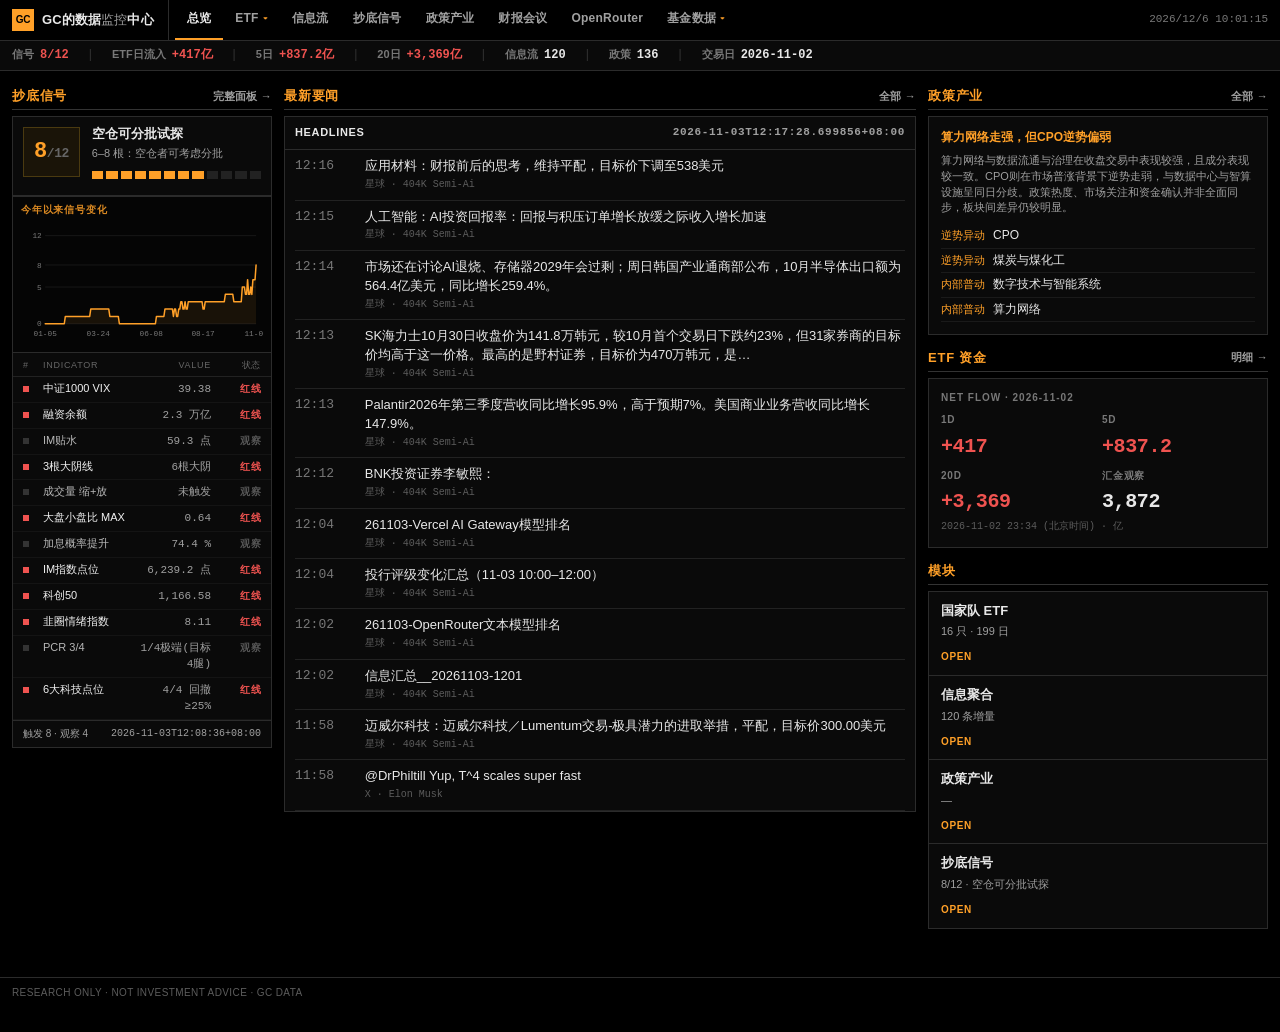
==== commit 6339ae8d: "funds: nav dropdown mutual/private view" ====
--- a/index.html
+++ b/index.html
@@ -28,7 +28,13 @@
         <a href="policy/" data-match="/policy">政策产业</a>
         <a href="earnings/" data-match="/earnings">财报会议</a>
         <a href="openrouter/" data-match="/openrouter">OpenRouter</a>
-        <a href="funds/" data-match="/funds">基金数据</a>
+        <div class="nav-dd" data-match="/funds">
+          <button type="button" class="nav-dd-btn" aria-haspopup="true" aria-expanded="false" aria-controls="nav-dd-funds">基金数据<span class="nav-dd-caret" aria-hidden="true">▾</span></button>
+          <div class="nav-dd-panel" id="nav-dd-funds" role="menu" aria-label="基金数据">
+            <a href="funds/" role="menuitem">公募基金</a>
+            <a href="funds/?view=private" role="menuitem">私募基金</a>
+          </div>
+        </div>
       </nav>
       <div class="header-meta" id="clock"></div>
     </div>
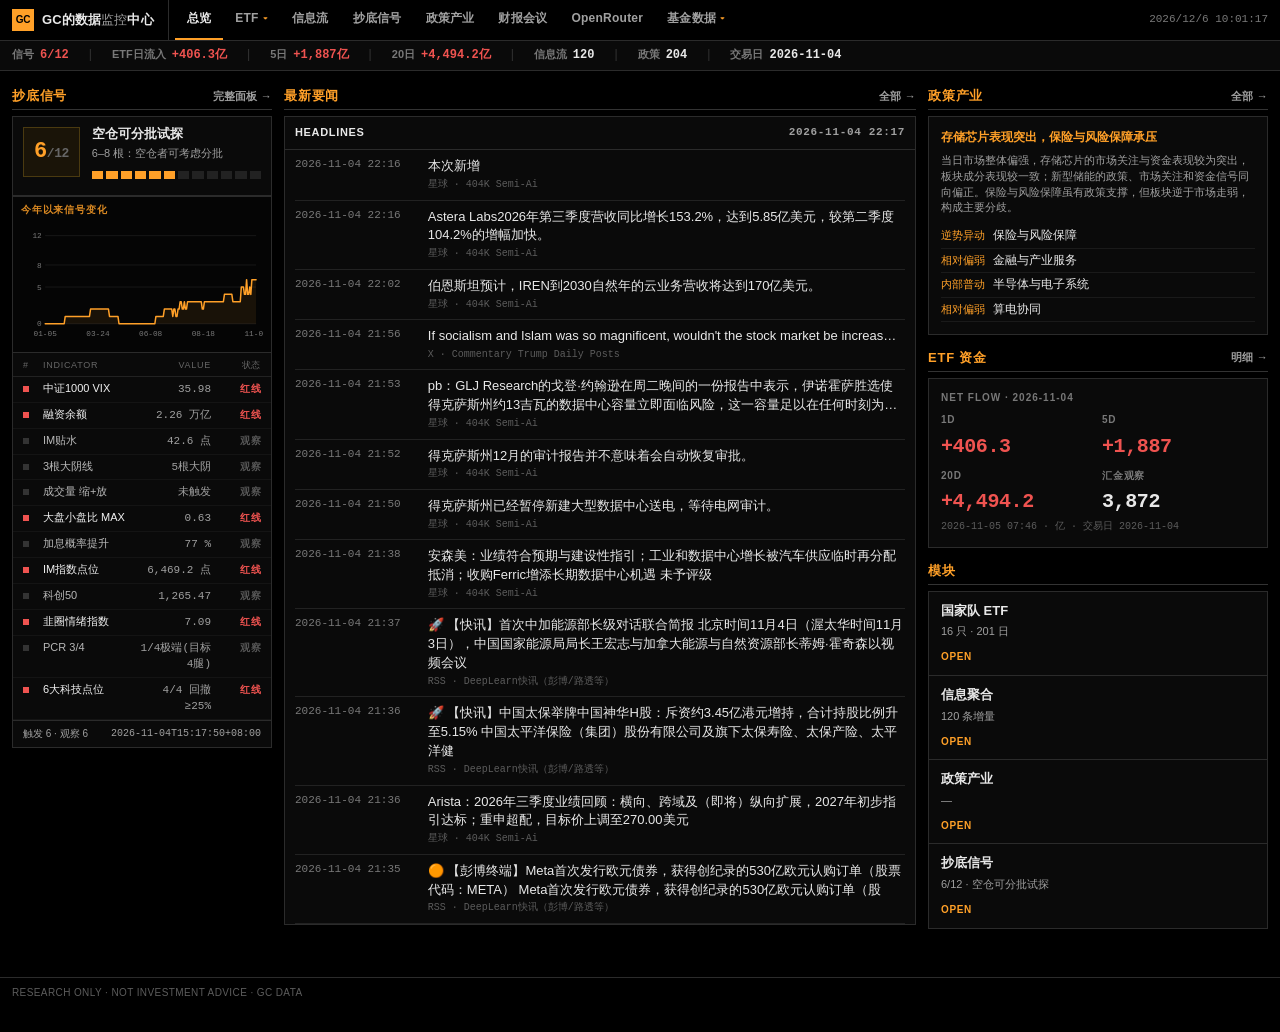
==== commit 0d65ac8f: "ui: mobile polish — nav fade, chart legends, funds full-range zoom, momentum/OR tables" ====
--- a/index.html
+++ b/index.html
@@ -94,7 +94,30 @@
     function clsFlow(v) {
       return v > 0 ? "pos" : v < 0 ? "neg" : "";
     }
-
+    /** ISO / Date → Asia/Shanghai `YYYY-MM-DD HH:mm` (no raw ISO dump) */
+    function fmtShanghai(iso) {
+      if (!iso) return "";
+      try {
+        const d = new Date(iso);
+        if (Number.isNaN(d.getTime())) {
+          const s = String(iso);
+          // already human "2026-11-03 23:38 …"
+          const m = s.match(/^(\d{4}-\d{2}-\d{2})[ T](\d{2}:\d{2})/);
+          return m ? m[1] + " " + m[2] : s;
+        }
+        const parts = new Intl.DateTimeFormat("en-CA", {
+          timeZone: "Asia/Shanghai",
+          year: "numeric", month: "2-digit", day: "2-digit",
+          hour: "2-digit", minute: "2-digit", hour12: false,
+        }).formatToParts(d);
+        const g = (t) => (parts.find((x) => x.type === t) || {}).value || "";
+        let hh = g("hour");
+        if (hh === "24") hh = "00"; // some engines
+        return g("year") + "-" + g("month") + "-" + g("day") + " " + hh + ":" + g("minute");
+      } catch (_) {
+        return String(iso);
+      }
+    }
 
     let _scoreSparkPts = null;
     function disposeScoreChart() {
@@ -259,23 +282,10 @@
         </div>`;
       initScoreSpark();
 
-      document.getElementById("feedMeta").textContent = feed?.updated || "";
+      document.getElementById("feedMeta").textContent = fmtShanghai(feed?.updated) || "";
       const top = [...items].sort((a, b) => String(b.publishedAt).localeCompare(String(a.publishedAt))).slice(0, 12);
       document.getElementById("headlines").innerHTML = top.map((x) => {
-        let t = "--:--";
-        if (x.publishedAt) {
-          try {
-            const d = new Date(x.publishedAt);
-            if (!Number.isNaN(d.getTime())) {
-              t = new Intl.DateTimeFormat("zh-CN", {
-                timeZone: "Asia/Shanghai",
-                hour: "2-digit",
-                minute: "2-digit",
-                hour12: false,
-              }).format(d);
-            }
-          } catch (_) {}
-        }
+        const t = x.publishedAt ? (fmtShanghai(x.publishedAt) || "—") : "—";
         return `<a href="${x.url || "feed/"}" ${x.url && x.url !== "#" ? 'target="_blank" rel="noopener"' : ""}>
           <span class="mono hl-time">${t}</span>
           <span class="t">${x.title}<em>${SRC[x.source] || x.source} · ${x.sourceName || ""}</em></span>
@@ -314,7 +324,7 @@
           <div><div class="stat-label">20D</div><div class="stat-value ${clsFlow(flow20)}">${flow20 == null ? "—" : DashFmt.signed(flow20, 1)}</div></div>
           <div><div class="stat-label">汇金观察</div><div class="stat-value">${holderSum ? DashFmt.num(holderSum, 0) : "—"}</div></div>
         </div>
-        <div class="stat-hint">${etf?.updated || ""} · 亿</div>`;
+        <div class="stat-hint">${fmtShanghai(etf?.updated) || etf?.updated || ""} · 亿 · 交易日 ${etfDate}</div>`;
 
       document.getElementById("modules").innerHTML = `
         <a class="module-link" href="etf/"><strong>国家队 ETF</strong><div class="mu" style="font-size:11px;margin-top:4px">${(etf?.etfs || []).length} 只 · ${etf?.dates?.length || 0} 日</div><div class="go">OPEN</div></a>
--- a/assets/theme.css
+++ b/assets/theme.css
@@ -93,6 +93,51 @@
   color: var(--tx); border-bottom-color: var(--bb);
   background: transparent; box-shadow: none; font-weight: 700;
 }
+/* Mobile horizontal-nav scroll wrap + edge fades (shell.js wraps .nav) */
+.nav-scroll {
+  position: relative;
+  flex: 1;
+  min-width: 0;
+  height: 100%;
+  display: flex;
+  align-items: stretch;
+}
+.nav-scroll > .nav {
+  flex: 1;
+  width: 100%;
+  min-width: 0;
+}
+.nav-scroll::before,
+.nav-scroll::after {
+  content: "";
+  position: absolute;
+  top: 0;
+  bottom: 0;
+  width: 28px;
+  pointer-events: none;
+  z-index: 6;
+  opacity: 0;
+  transition: opacity .15s linear;
+}
+.nav-scroll::before {
+  left: 0;
+  background: linear-gradient(to right, #000 10%, rgba(0,0,0,.55) 45%, transparent);
+}
+.nav-scroll::after {
+  right: 0;
+  background: linear-gradient(to left, #000 10%, rgba(0,0,0,.55) 45%, transparent);
+}
+@media (max-width: 719px) {
+  .nav-scroll {
+    flex: 0 0 auto;
+    width: 100%;
+    max-width: 100%;
+    height: auto;
+  }
+  .nav-scroll > .nav { flex: 0 0 auto; width: 100%; }
+  .nav-scroll.fade-left::before { opacity: 1; }
+  .nav-scroll.fade-right::after { opacity: 1; }
+}
 .header-meta {
   margin-left: auto; font-family: var(--mono);
   font-size: 11px; color: var(--mu-2); padding-left: 12px;
@@ -251,7 +296,7 @@
 
 .headline-list { display: grid; gap: 0; }
 .headline-list a {
-  display: grid; grid-template-columns: 4.75em 1fr; gap: 8px;
+  display: grid; grid-template-columns: 9.6em 1fr; gap: 8px;
   padding: 7px 0; border-bottom: 1px solid var(--bd-2);
   font-size: 13px; color: var(--tx); text-decoration: none;
   align-items: start;
@@ -261,8 +306,9 @@
   color: var(--mu-2);
   font-variant-numeric: tabular-nums;
   white-space: nowrap;
-  min-width: 4.75ch;
+  min-width: 9.5ch;
   letter-spacing: 0;
+  font-size: 11px;
 }
 .headline-list .t em {
   display: block; font-style: normal; color: var(--mu-3);
@@ -724,13 +770,13 @@
 
   .stat-value { font-size: 18px; }
   .headline-list a {
-    grid-template-columns: 5em 1fr;
+    grid-template-columns: minmax(7.2em, auto) 1fr;
     gap: 8px;
     font-size: 12px;
   }
   .headline-list .hl-time {
-    min-width: 5ch;
-    font-size: 11px;
+    min-width: 7ch;
+    font-size: 10px;
   }
   .bb-list .bd.headline-list {
     padding-left: 14px;
@@ -770,7 +816,15 @@
 .nav .nav-dd-panel a.current:hover { color: #000; }
 @media (max-width: 719px) {
   .nav-dd { flex: 0 0 auto; }
-  .nav .nav-dd-panel a { padding: 12px 16px; font-size: 13px; }
+  .nav { height: 40px; }
+  .nav-dd-btn { min-height: 40px; }
+  .nav .nav-dd-panel a { padding: 12px 16px; font-size: 13px; min-height: 40px; }
+}
+@media (max-width: 480px) {
+  .wrap { padding: 8px 8px 36px; }
+  .nav a, .nav-dd-btn { padding: 0 10px; font-size: 11px; }
+  .chart { height: 220px; }
+  .chart.sm { height: 180px; }
 }
 
 /* —— Feed 刷新分析 panel —— */
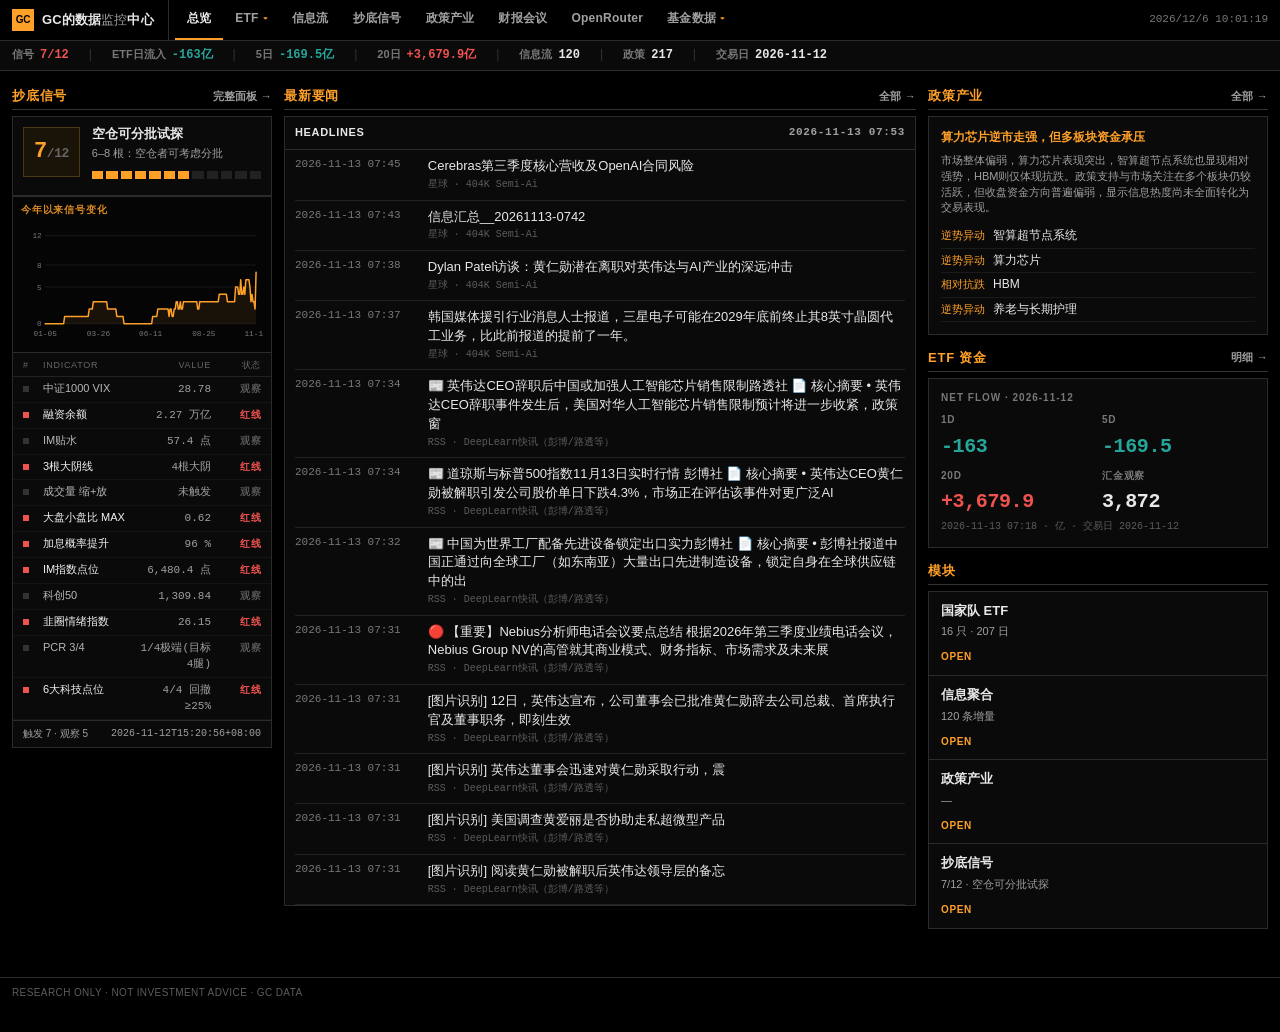
==== commit 263272a8: "policy: map relative_resilience to 相对抗跌; ABS_LABEL neutral=平盘" ====
--- a/index.html
+++ b/index.html
@@ -302,7 +302,7 @@
           <div style="font-size:12px;color:var(--bb);font-weight:700;margin-bottom:6px">${b.headline || "政策产业"}</div>
           <div style="font-size:11px;color:#a0a0a0;line-height:1.45;margin-bottom:8px">${(b.summary||"").slice(0,120)}${(b.summary||"").length>120?"…":""}</div>
           ${dyn.slice(0,4).map(x => `<div style="display:flex;gap:8px;padding:3px 0;border-bottom:1px solid #1a1a1a;font-size:12px;align-items:baseline">
-            <span style="color:var(--bb);flex:0 0 auto;max-width:5.5em;overflow:hidden;text-overflow:ellipsis;white-space:nowrap;font-size:11px">${({broad_internal_move:"内部普动",relative_weakness:"相对偏弱",counter_trend:"逆势异动",cross_section_outlier:"截面异动"}[x.type]||x.type||"—")}</span>
+            <span style="color:var(--bb);flex:0 0 auto;max-width:5.5em;overflow:hidden;text-overflow:ellipsis;white-space:nowrap;font-size:11px">${({broad_internal_move:"内部普动",relative_weakness:"相对偏弱",relative_resilience:"相对抗跌",counter_trend:"逆势异动",cross_section_outlier:"截面异动"}[x.type]||x.type||"—")}</span>
             <span style="flex:1;min-width:0;color:#e8e8e8;overflow:hidden;text-overflow:ellipsis;white-space:nowrap">${x.name||""}</span>
           </div>`).join("") || ""}`;
       } else if (polEl) {
--- a/assets/theme.css
+++ b/assets/theme.css
@@ -1101,6 +1101,17 @@
   line-height: 1.55;
   word-break: break-word;
 }
+.fa-panel .fa-prose-lead-list {
+  display: flex;
+  flex-direction: column;
+  gap: 10px;
+  margin: 0 0 8px;
+}
+.fa-panel .fa-prose-lead-list .fa-prose-lead {
+  margin: 0;
+  padding: 0 0 0 10px;
+  border-left: 2px solid #8a5a18;
+}
 .fa-panel .fa-prose-note {
   margin: 0 0 10px;
   font-size: 11px;
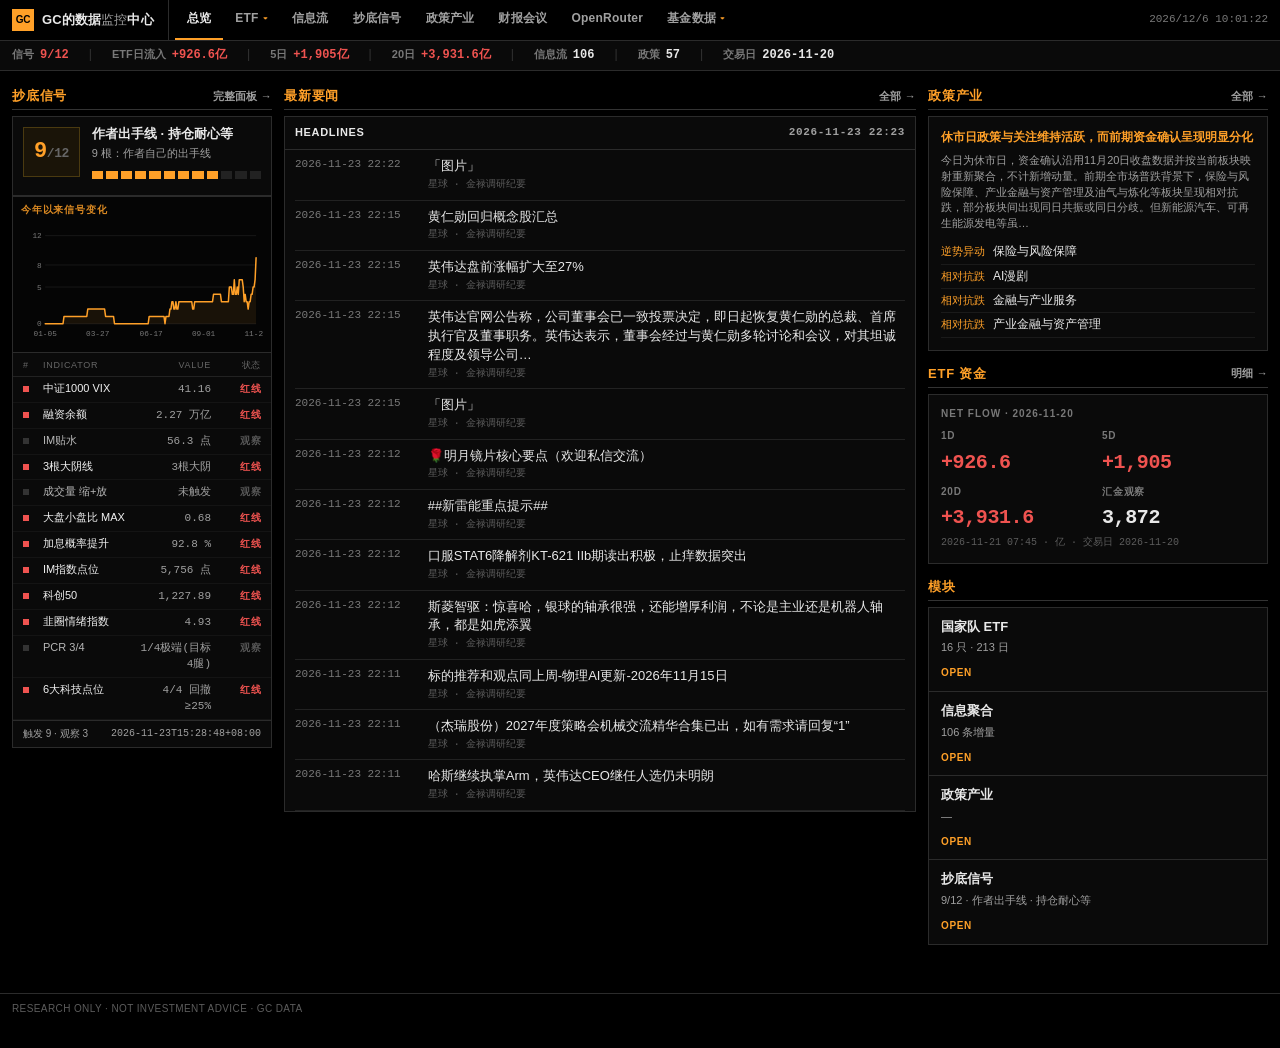
==== commit e9862b15: "Fix homepage YTD score chart when history.score is absent The 2026-11-23 bottom publish stopped embe" ====
--- a/index.html
+++ b/index.html
@@ -68,6 +68,7 @@
 
   <footer class="app-footer">RESEARCH ONLY · NOT INVESTMENT ADVICE · GC DATA</footer>
   <script src="assets/shell.js"></script>
+  <script src="assets/score-series.js"></script>
   <script>
     const SRC = { mp: "公众号", x: "X", zsxq: "星球", rss: "RSS", feishu: "飞书" };
     document.getElementById("clock").textContent =
@@ -177,13 +178,17 @@
       el.style.width = "100%";
       el.style.minHeight = "96px";
       if (!el.style.height) el.style.height = "128px";
-      let hist = null;
-      try { hist = await loadJSON("data/history.json"); } catch (_) {}
-      const series = Array.isArray(hist?.score) ? hist.score : [];
-      const pts = series
-        .filter((x) => x && x.d != null && x.v != null && !Number.isNaN(+x.v) && String(x.d) >= "2026-01-01");
+      const pair = await Promise.all([
+        loadJSON("data/score_history.json").catch(() => null),
+        loadJSON("data/history.json").catch(() => null),
+      ]);
+      const picked = window.ScoreSeries
+        ? ScoreSeries.selectYtdScorePoints(pair[0], pair[1])
+        : { points: [] };
+      const pts = picked.points;
       if (!pts.length) {
-        el.innerHTML = `<div class="bb-spark-empty">待抄底写入 history.score</div>`;
+        const label = (window.ScoreSeries && ScoreSeries.EMPTY_LABEL) || "待抄底写入 score_history.points";
+        el.innerHTML = `<div class="bb-spark-empty">${label}</div>`;
         return;
       }
       _scoreSparkPts = pts;
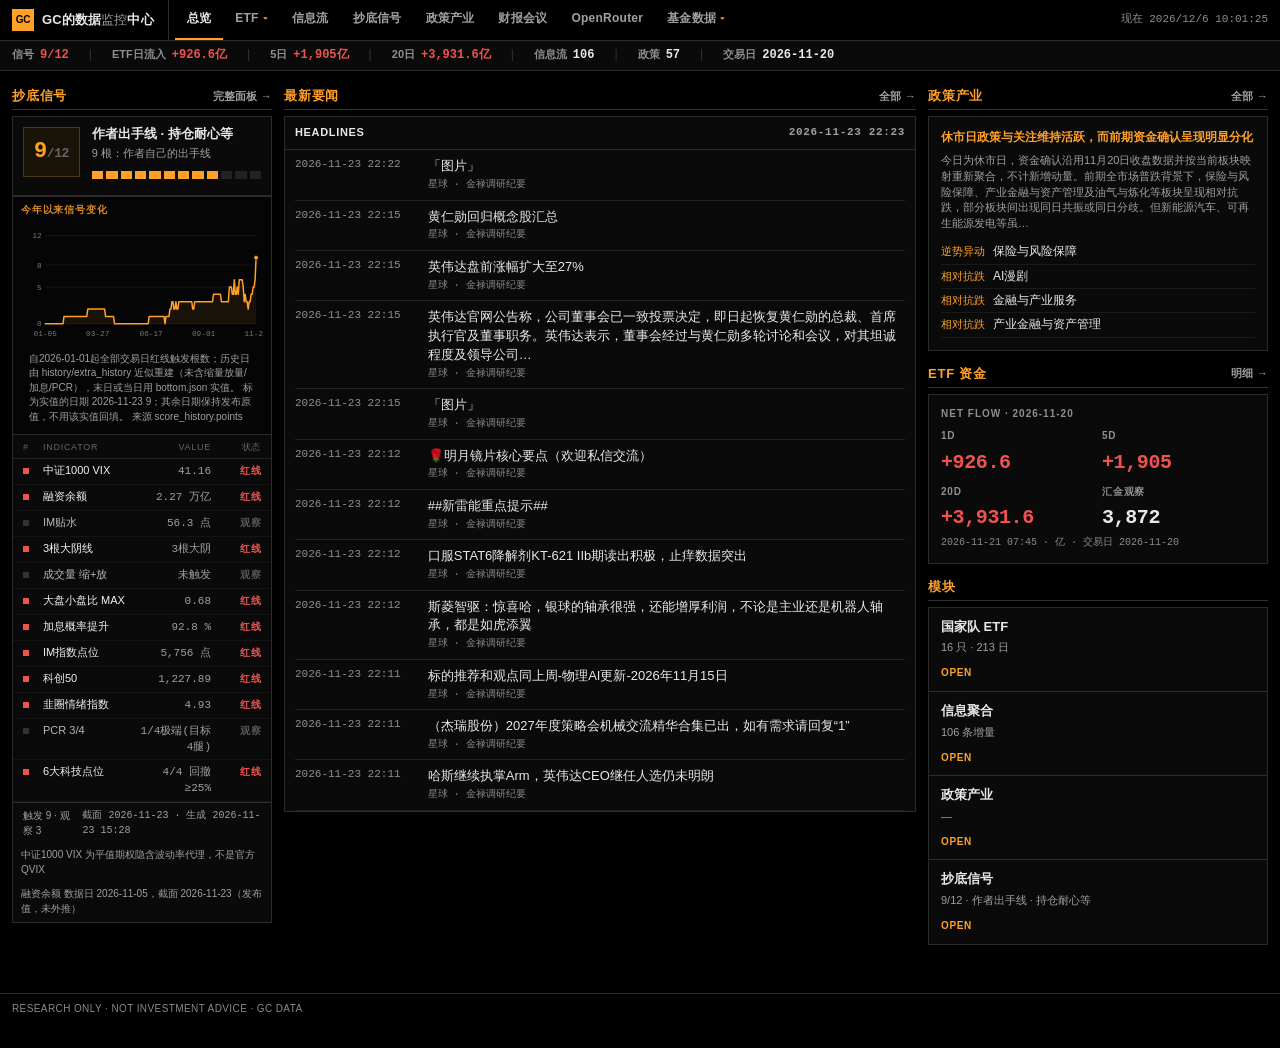
==== commit b515b3fd: "Clarify published series, missing values, and freshness Show that bottom history is reconstructed ex" ====
--- a/index.html
+++ b/index.html
@@ -67,12 +67,13 @@
   </main>
 
   <footer class="app-footer">RESEARCH ONLY · NOT INVESTMENT ADVICE · GC DATA</footer>
+  <script src="assets/present.js"></script>
   <script src="assets/shell.js"></script>
   <script src="assets/score-series.js"></script>
   <script>
     const SRC = { mp: "公众号", x: "X", zsxq: "星球", rss: "RSS", feishu: "飞书" };
     document.getElementById("clock").textContent =
-      new Date().toLocaleString("zh-CN", { hour12: false, timeZone: "Asia/Shanghai" });
+      "现在 " + new Date().toLocaleString("zh-CN", { hour12: false, timeZone: "Asia/Shanghai" });
 
     async function loadJSON(url) {
       const r = await fetch(url);
@@ -80,6 +81,7 @@
       return r.json();
     }
     function band(n, bottom) {
+      if (n == null) return ["—", ""];
       const v = bottom?.verdict?.band;
       if (v?.label) return [v.label, n >= 10 ? "hot" : n >= 6 ? "warn" : ""];
       if (n >= 10) return ["高度警戒抄底区", "hot"];
@@ -88,9 +90,12 @@
       return ["观望", ""];
     }
     function fmtIndVal(x) {
-      if (x == null || x === "") return "—";
+      if (window.DashPresent ? DashPresent.isMissing(x) : (x == null || x === "")) return "—";
       if (typeof x === "number") return DashFmt.num(x, 2);
       return String(x);
+    }
+    function escText(s) {
+      return String(s == null ? "" : s).replace(/&/g, "&amp;").replace(/</g, "&lt;").replace(/>/g, "&gt;");
     }
     function clsFlow(v) {
       return v > 0 ? "pos" : v < 0 ? "neg" : "";
@@ -146,6 +151,9 @@
           `<text x="${padL - 4}" y="${y + 3}" text-anchor="end" fill="#787878" font-size="9" font-family="ui-monospace,monospace">${v}</text>`;
       }).join("");
       const linePts = pts.map((p, i) => `${xAt(i).toFixed(2)},${yAt(p.v).toFixed(2)}`).join(" ");
+      const liveDots = pts.map((p, i) => p && p.live
+        ? `<circle cx="${xAt(i).toFixed(2)}" cy="${yAt(p.v).toFixed(2)}" r="2.6" fill="#FFA028" stroke="#000" stroke-width="0.6"><title>${p.d} 实值 ${p.v}</title></circle>`
+        : "").join("");
       const areaPts = `${xAt(0).toFixed(2)},${(padT + plotH).toFixed(2)} ${linePts} ${xAt(n - 1).toFixed(2)},${(padT + plotH).toFixed(2)}`;
       const labelIdx = (() => {
         if (n <= 1) return [0];
@@ -166,6 +174,7 @@
         grid +
         `<polygon points="${areaPts}" fill="rgba(255,160,40,0.08)" stroke="none"/>` +
         `<polyline points="${linePts}" fill="none" stroke="#FFA028" stroke-width="1.5" stroke-linejoin="round" stroke-linecap="round" vector-effect="non-scaling-stroke"/>` +
+        liveDots +
         labels +
         `</svg>`;
     }
@@ -185,6 +194,13 @@
       const picked = window.ScoreSeries
         ? ScoreSeries.selectYtdScorePoints(pair[0], pair[1])
         : { points: [] };
+      const noteEl = document.getElementById("scoreSparkNote");
+      if (noteEl && window.ScoreSeries) {
+        const srcObj = picked.source === "history.score"
+          ? { note: pair[1] && pair[1].score_meta && pair[1].score_meta.note, points: pair[1] && pair[1].score }
+          : pair[0];
+        noteEl.textContent = ScoreSeries.describeScoreSeries(srcObj, picked.source);
+      }
       const pts = picked.points;
       if (!pts.length) {
         const label = (window.ScoreSeries && ScoreSeries.EMPTY_LABEL) || "待抄底写入 score_history.points";
@@ -218,7 +234,9 @@
       if (etf?.series && etf?.dates?.length) {
         const dates = etf.dates;
         etfDate = dates.at(-1);
-        const sumAt = (i) => Object.values(etf.series).reduce((s, x) => s + (x.flow?.[i] ?? 0), 0);
+        const sumAt = (i) => (window.DashPresent
+          ? DashPresent.sumNamedSeries(etf.series, "flow", i)
+          : null);
         const win = (n) => {
           let s = 0, any = false;
           for (let i = Math.max(0, dates.length - n); i < dates.length; i++) {
@@ -228,13 +246,13 @@
         };
         flow1 = win(1); flow5 = win(5); flow20 = win(20);
       }
-      const trig = bottom?.triggered_count ?? 0;
+      const trig = (bottom && !DashPresent.isMissing(bottom.triggered_count)) ? +bottom.triggered_count : null;
       const total = bottom?.total ?? 12;
       const [label, hot] = band(trig, bottom);
       const items = feed?.items || [];
 
       document.getElementById("strip").innerHTML = `<div class="inner">
-        <span><span class="k">信号</span><span class="v ${trig >= 6 ? "pos" : ""}">${trig}/${total}</span></span>
+        <span><span class="k">信号</span><span class="v ${trig != null && trig >= 6 ? "pos" : ""}">${trig == null ? "—" : trig + "/" + total}</span></span>
         <span class="sep">|</span>
         <span><span class="k">ETF日流入</span><span class="v ${clsFlow(flow1)}">${flow1 == null ? "—" : DashFmt.signed(flow1, 1)}亿</span></span>
         <span class="sep">|</span>
@@ -249,7 +267,10 @@
         <span><span class="k">交易日</span><span class="v">${etfDate}</span></span>
       </div>`;
 
-      const inds = bottom?.indicators || [];
+      if (!bottom) {
+        document.getElementById("bottomBox").innerHTML = `<div class="mu" style="padding:12px">抄底数据未加载，其他栏目不受影响</div>`;
+      } else {
+      const inds = bottom.indicators || [];
       const watchN = inds.filter((x) => x.status === "watching").length;
       const ticks = Array.from({ length: total }, (_, i) => {
         const on = i < trig;
@@ -269,7 +290,7 @@
 
       document.getElementById("bottomBox").innerHTML = `
         <div class="bb-ind-top">
-          <div class="ratio ${hot}" id="heroBig">${trig}<span style="font-size:13px;color:#666">/${total}</span></div>
+          <div class="ratio ${hot}" id="heroBig">${trig == null ? "—" : trig}<span style="font-size:13px;color:#666">/${total}</span></div>
           <div class="bb-ind-top-main">
             <div class="band">${label}${sub ? `<small>${sub}</small>` : ""}</div>
             <div class="ticks">${ticks}</div>
@@ -278,14 +299,17 @@
         <div class="bb-spark" id="scoreSparkWrap">
           <div class="bb-spark-title">今年以来信号变化</div>
           <div class="bb-spark-chart" id="scoreSpark"></div>
+          <div class="bb-spark-note" id="scoreSparkNote"></div>
         </div>
         <div class="bb-ind-hd"><span>#</span><span>INDICATOR</span><span style="text-align:right">VALUE</span><span style="text-align:right">状态</span></div>
         ${rows || `<div class="mu" style="padding:8px 10px">暂无指标</div>`}
         <div class="bb-ind-foot">
-          <span>触发 ${trig} · 观察 ${watchN}</span>
-          <span class="mono">${bottom?.generated_at || bottom?.verdict?.generated_at || "—"}</span>
-        </div>`;
+          <span>触发 ${trig == null ? "—" : trig} · 观察 ${watchN}</span>
+          <span class="mono">截面 ${escText(bottom?.as_of || "—")} · 生成 ${escText(fmtShanghai(bottom?.generated_at) || "—")}</span>
+        </div>
+        ${(window.DashPresent ? DashPresent.bottomCaveats(bottom) : []).map((t) => `<div class="bb-caveat">${escText(t)}</div>`).join("")}`;
       initScoreSpark();
+      }
 
       document.getElementById("feedMeta").textContent = fmtShanghai(feed?.updated) || "";
       const top = [...items].sort((a, b) => String(b.publishedAt).localeCompare(String(a.publishedAt))).slice(0, 12);
@@ -320,14 +344,19 @@
       }
 
       const holders = etf?.baseline?.holders || [];
-      const holderSum = holders.reduce((s, h) => s + (h.shares_yi || 0), 0);
+      let holderSum = null;
+      holders.forEach((h) => {
+        const n = window.DashPresent ? DashPresent.toFinite(h && h.shares_yi) : (h && h.shares_yi);
+        if (n == null || Number.isNaN(+n)) return;
+        holderSum = (holderSum == null ? 0 : holderSum) + +n;
+      });
       document.getElementById("etfBox").innerHTML = `
         <div class="lab">NET FLOW · ${etfDate}</div>
         <div style="display:grid;grid-template-columns:1fr 1fr;gap:8px;margin-top:8px">
           <div><div class="stat-label">1D</div><div class="stat-value ${clsFlow(flow1)}">${flow1 == null ? "—" : DashFmt.signed(flow1, 1)}</div></div>
           <div><div class="stat-label">5D</div><div class="stat-value ${clsFlow(flow5)}">${flow5 == null ? "—" : DashFmt.signed(flow5, 1)}</div></div>
           <div><div class="stat-label">20D</div><div class="stat-value ${clsFlow(flow20)}">${flow20 == null ? "—" : DashFmt.signed(flow20, 1)}</div></div>
-          <div><div class="stat-label">汇金观察</div><div class="stat-value">${holderSum ? DashFmt.num(holderSum, 0) : "—"}</div></div>
+          <div><div class="stat-label">汇金观察</div><div class="stat-value">${holderSum == null ? "—" : DashFmt.num(holderSum, 0)}</div></div>
         </div>
         <div class="stat-hint">${fmtShanghai(etf?.updated) || etf?.updated || ""} · 亿 · 交易日 ${etfDate}</div>`;
 
@@ -335,7 +364,7 @@
         <a class="module-link" href="etf/"><strong>国家队 ETF</strong><div class="mu" style="font-size:11px;margin-top:4px">${(etf?.etfs || []).length} 只 · ${etf?.dates?.length || 0} 日</div><div class="go">OPEN</div></a>
         <a class="module-link" href="feed/" style="border-top:1px solid var(--bd)"><strong>信息聚合</strong><div class="mu" style="font-size:11px;margin-top:4px">${items.length} 条增量</div><div class="go">OPEN</div></a>
         <a class="module-link" href="policy/" style="border-top:1px solid var(--bd)"><strong>政策产业</strong><div class="mu" style="font-size:11px;margin-top:4px" id="policyModHint">—</div><div class="go">OPEN</div></a>
-        <a class="module-link" href="bottom/" style="border-top:1px solid var(--bd)"><strong>抄底信号</strong><div class="mu" style="font-size:11px;margin-top:4px">${trig}/${total} · ${label}</div><div class="go">OPEN</div></a>`;
+        <a class="module-link" href="bottom/" style="border-top:1px solid var(--bd)"><strong>抄底信号</strong><div class="mu" style="font-size:11px;margin-top:4px">${trig == null ? "—" : trig + "/" + total} · ${label}</div><div class="go">OPEN</div></a>`;
     })();
   </script>
 </body>
--- a/assets/theme.css
+++ b/assets/theme.css
@@ -16,8 +16,8 @@
   --bd-2: #222;
   --tx: #e8e8e8;  /* body; amber reserved for labels */
   --mu: #a0a0a0;
-  --mu-2: #787878;
-  --mu-3: #5c5c5c;
+  --mu-2: #8f8f8f;
+  --mu-3: #8a8a8a;
   --bb: #ffa028;          /* Terminal amber — titles / chrome */
   --pos: #ef5350;         /* 涨 */
   --neg: #26a69a;         /* 跌 */
@@ -46,6 +46,10 @@
 }
 a { color: var(--tx); text-decoration: none; }
 a:hover { color: var(--bb); }
+:focus-visible {
+  outline: 2px solid var(--bb);
+  outline-offset: 2px;
+}
 .mono { font-family: var(--mono); font-variant-numeric: tabular-nums; }
 .mu { color: var(--mu); }
 
@@ -388,11 +392,6 @@
 }
 
 @media (prefers-reduced-motion: no-preference) {
-  @keyframes bb-flash {
-    0% { background: rgba(255,100,0,.18); }
-    100% { background: transparent; }
-  }
-  .stat-value.is-counting { animation: bb-flash .6s ease; }
   .nav a.active { transition: border-color .15s linear; }
 
   /* VT root crossfade + slight Y — 180ms, ease-out */
@@ -601,6 +600,12 @@
   color: var(--mu-2);
   letter-spacing: 0.04em;
 }
+.bb-spark-note, .bb-caveat {
+  font-size: 10px;
+  line-height: 1.45;
+  color: var(--mu);
+  padding: 4px 8px 6px;
+}
 
 /* —— Mobile ≤719px (phone-first fixes; desktop ≥720 unchanged) —— */
 .table-scroll,
@@ -656,12 +661,12 @@
     overflow: hidden;
     text-overflow: ellipsis;
   }
-  .nav {
+  .app-header .nav {
     flex: 0 0 auto;
     width: 100%;
     min-width: 0;
     max-width: 100%;
-    height: 36px;
+    height: 44px;
     overflow-x: auto;
     overflow-y: hidden;
     -webkit-overflow-scrolling: touch;
@@ -670,8 +675,9 @@
     gap: 0;
   }
   .nav::-webkit-scrollbar { display: none; }
-  .nav a {
+  .nav a, .nav-dd-btn {
     flex: 0 0 auto;
+    min-height: 44px;
     padding: 0 12px;
     white-space: nowrap;
     font-size: 12px;
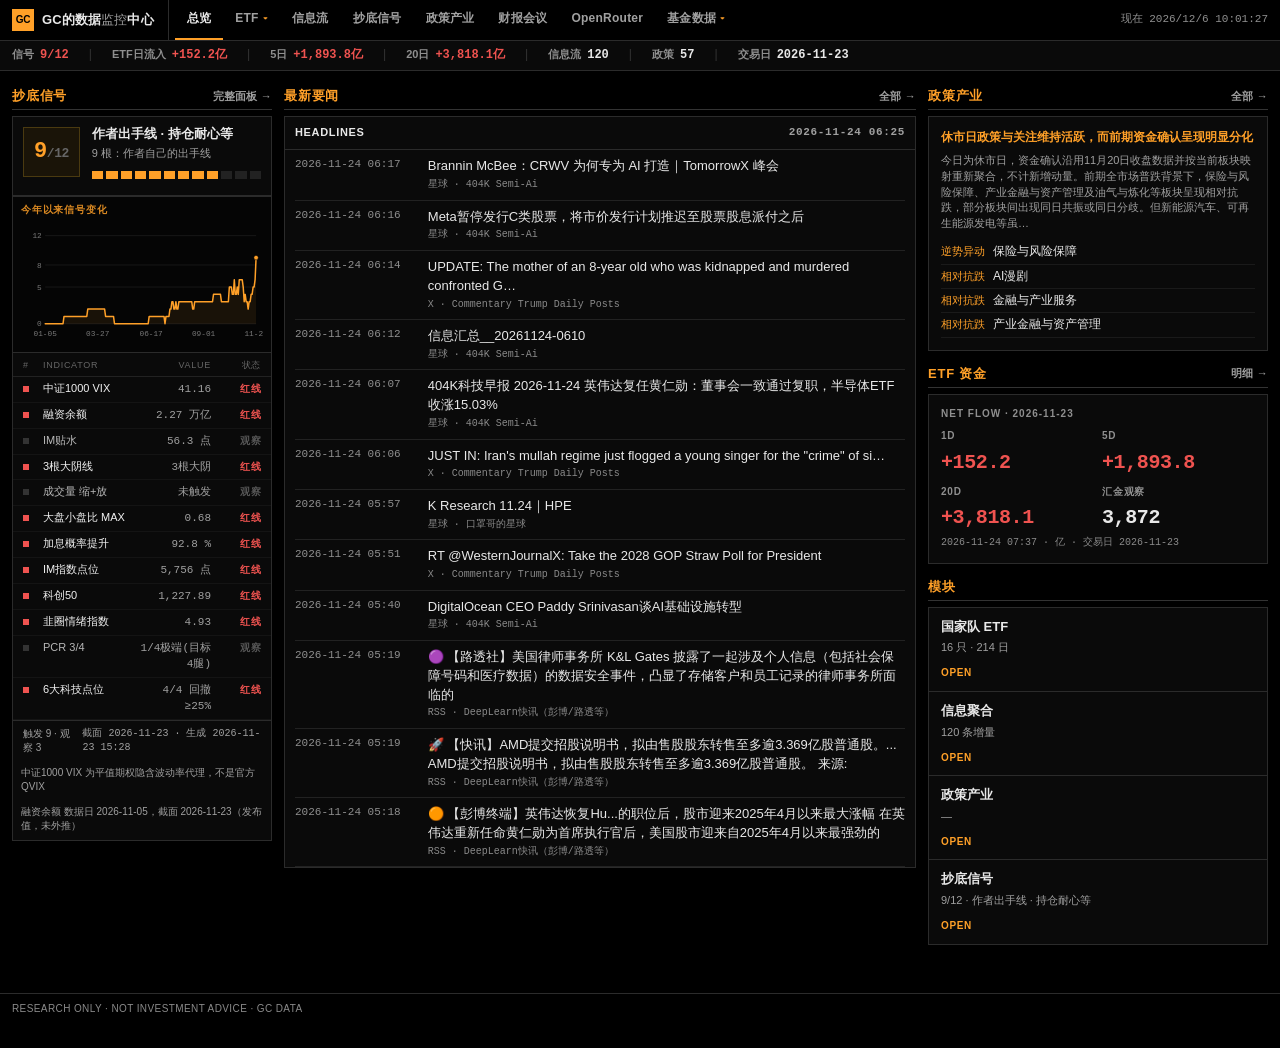
==== commit 57354355: "Remove the homepage score-chart footnote The year-to-date line stays. The reconstruction paragraph u" ====
--- a/index.html
+++ b/index.html
@@ -194,13 +194,6 @@
       const picked = window.ScoreSeries
         ? ScoreSeries.selectYtdScorePoints(pair[0], pair[1])
         : { points: [] };
-      const noteEl = document.getElementById("scoreSparkNote");
-      if (noteEl && window.ScoreSeries) {
-        const srcObj = picked.source === "history.score"
-          ? { note: pair[1] && pair[1].score_meta && pair[1].score_meta.note, points: pair[1] && pair[1].score }
-          : pair[0];
-        noteEl.textContent = ScoreSeries.describeScoreSeries(srcObj, picked.source);
-      }
       const pts = picked.points;
       if (!pts.length) {
         const label = (window.ScoreSeries && ScoreSeries.EMPTY_LABEL) || "待抄底写入 score_history.points";
@@ -299,7 +292,6 @@
         <div class="bb-spark" id="scoreSparkWrap">
           <div class="bb-spark-title">今年以来信号变化</div>
           <div class="bb-spark-chart" id="scoreSpark"></div>
-          <div class="bb-spark-note" id="scoreSparkNote"></div>
         </div>
         <div class="bb-ind-hd"><span>#</span><span>INDICATOR</span><span style="text-align:right">VALUE</span><span style="text-align:right">状态</span></div>
         ${rows || `<div class="mu" style="padding:8px 10px">暂无指标</div>`}
--- a/assets/theme.css
+++ b/assets/theme.css
@@ -392,6 +392,11 @@
 }
 
 @media (prefers-reduced-motion: no-preference) {
+  @keyframes bb-flash {
+    0% { background: rgba(255,100,0,.18); }
+    100% { background: transparent; }
+  }
+  .stat-value.is-counting { animation: bb-flash .6s ease; }
   .nav a.active { transition: border-color .15s linear; }
 
   /* VT root crossfade + slight Y — 180ms, ease-out */
@@ -605,6 +610,8 @@
   line-height: 1.45;
   color: var(--mu);
   padding: 4px 8px 6px;
+  white-space: normal;
+  overflow-wrap: anywhere;
 }
 
 /* —— Mobile ≤719px (phone-first fixes; desktop ≥720 unchanged) —— */
@@ -625,7 +632,7 @@
 
 @media (max-width: 719px) {
   /* prevent page-level horizontal blowout; nested .table-scroll still scrolls */
-  body { overflow-x: clip; }
+  html, body { overflow-x: clip; max-width: 100%; }
   .wrap {
     padding: 10px 10px 40px;
     max-width: 100%;
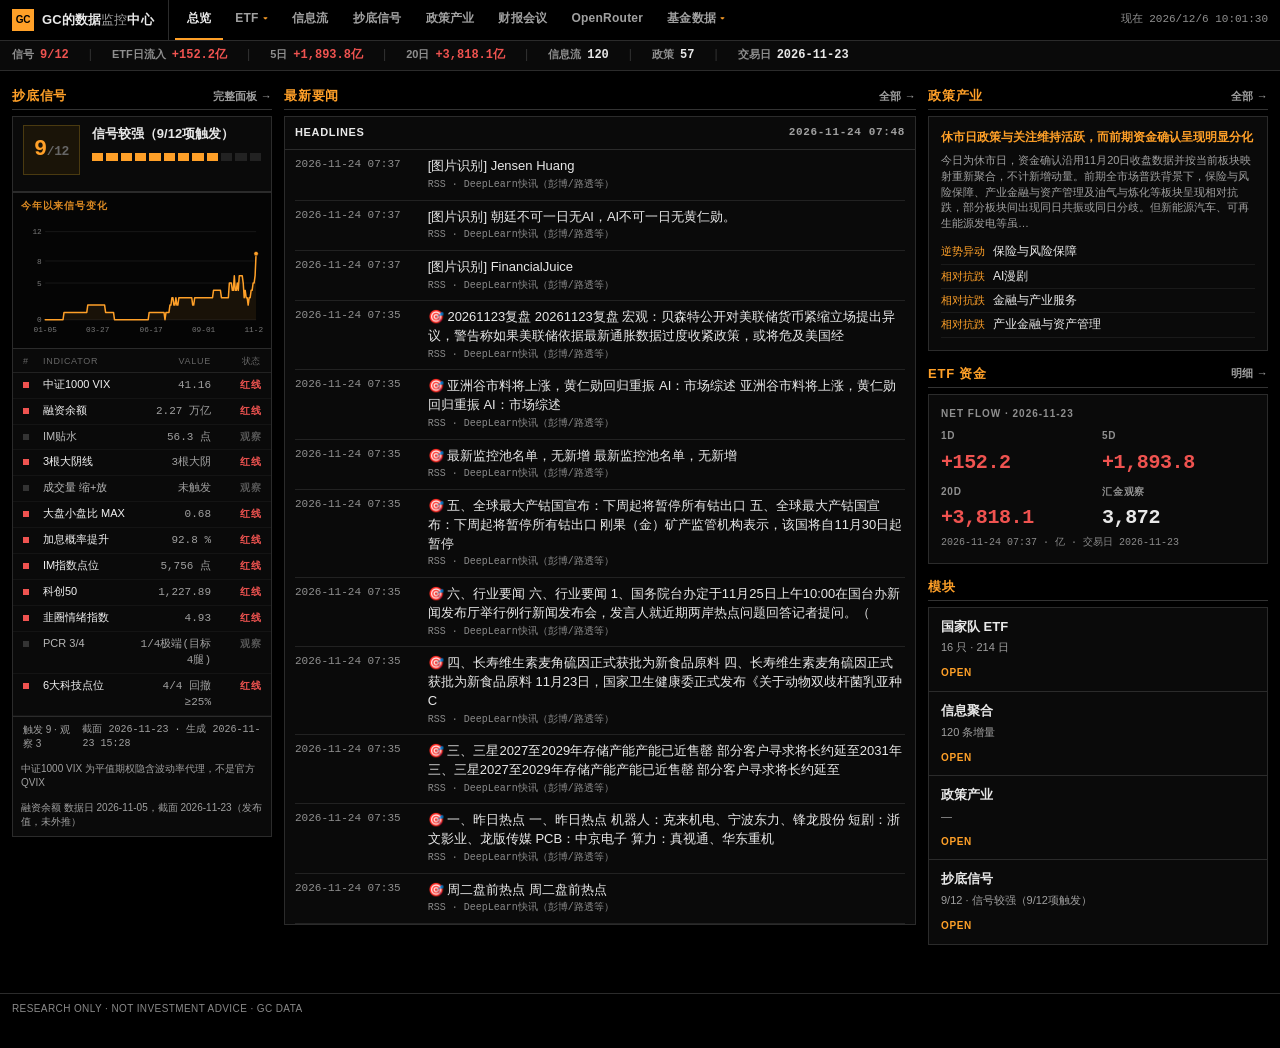
==== commit 8b7d6f58: "Unify bottom-signal copy into four trigger-count tiers. The homepage card, /bottom/ panel, and persi" ====
--- a/index.html
+++ b/index.html
@@ -82,12 +82,11 @@
     }
     function band(n, bottom) {
       if (n == null) return ["—", ""];
-      const v = bottom?.verdict?.band;
-      if (v?.label) return [v.label, n >= 10 ? "hot" : n >= 6 ? "warn" : ""];
-      if (n >= 10) return ["高度警戒抄底区", "hot"];
-      if (n >= 9) return ["持仓耐心等", "warn"];
-      if (n >= 6) return ["空仓可考虑", "warn"];
-      return ["观望", ""];
+      const total = bottom?.total ?? 12;
+      const helper = window.DashPresent && DashPresent.bottomSignal(n, total);
+      const tier = n >= 10 ? "信号高度集中" : n >= 9 ? "信号较强" : n >= 6 ? "信号增多" : "信号较少";
+      const text = (helper && helper.text) || (tier + "（" + n + "/" + total + "项触发）");
+      return [text, n >= 10 ? "hot" : n >= 6 ? "warn" : ""];
     }
     function fmtIndVal(x) {
       if (window.DashPresent ? DashPresent.isMissing(x) : (x == null || x === "")) return "—";
@@ -269,7 +268,6 @@
         const on = i < trig;
         return `<i class="${on ? (trig >= 10 ? "on" : "soft") : ""}"></i>`;
       }).join("");
-      const sub = bottom?.verdict?.band?.rule || bottom?.verdict?.band?.sub || "";
       const rows = inds.map((x) => {
         const on = x.status === "triggered";
         const unit = x.unit ? ` ${x.unit}` : "";
@@ -285,7 +283,7 @@
         <div class="bb-ind-top">
           <div class="ratio ${hot}" id="heroBig">${trig == null ? "—" : trig}<span style="font-size:13px;color:#666">/${total}</span></div>
           <div class="bb-ind-top-main">
-            <div class="band">${label}${sub ? `<small>${sub}</small>` : ""}</div>
+            <div class="band">${label}</div>
             <div class="ticks">${ticks}</div>
           </div>
         </div>
